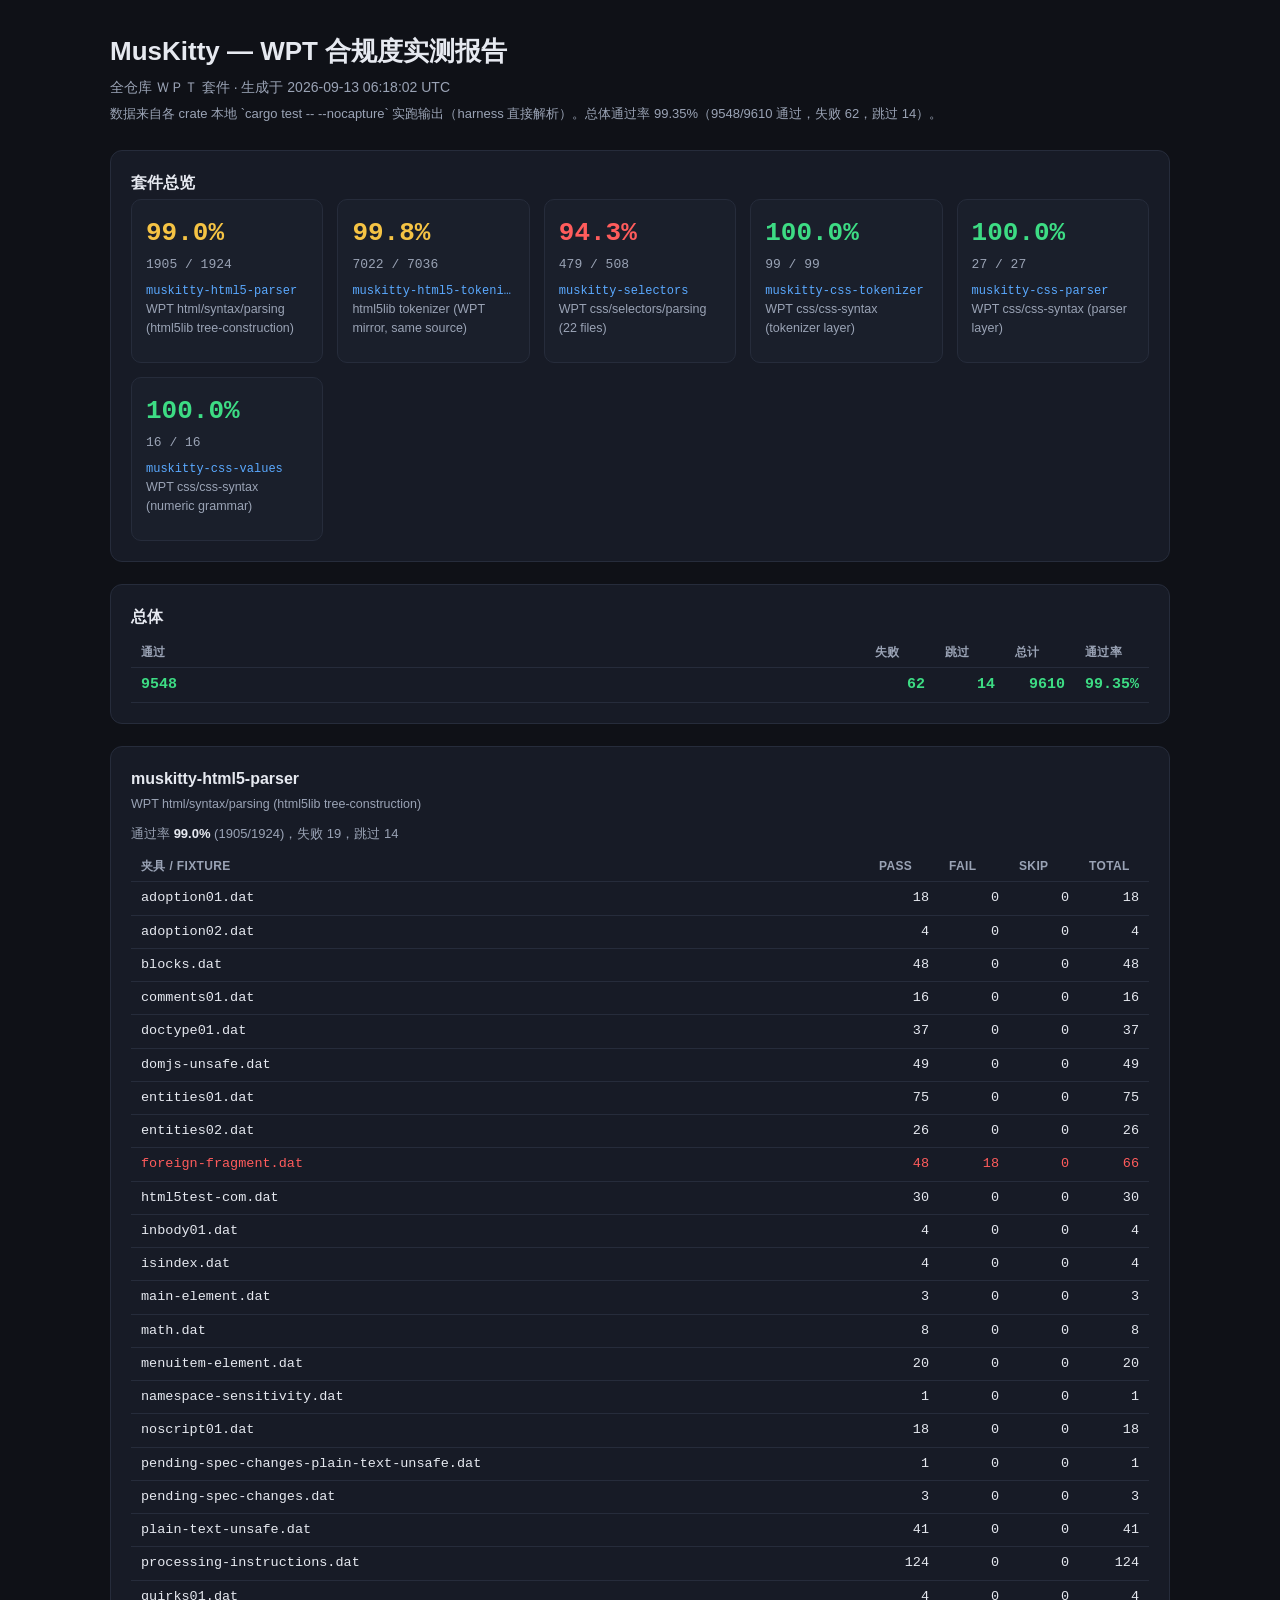
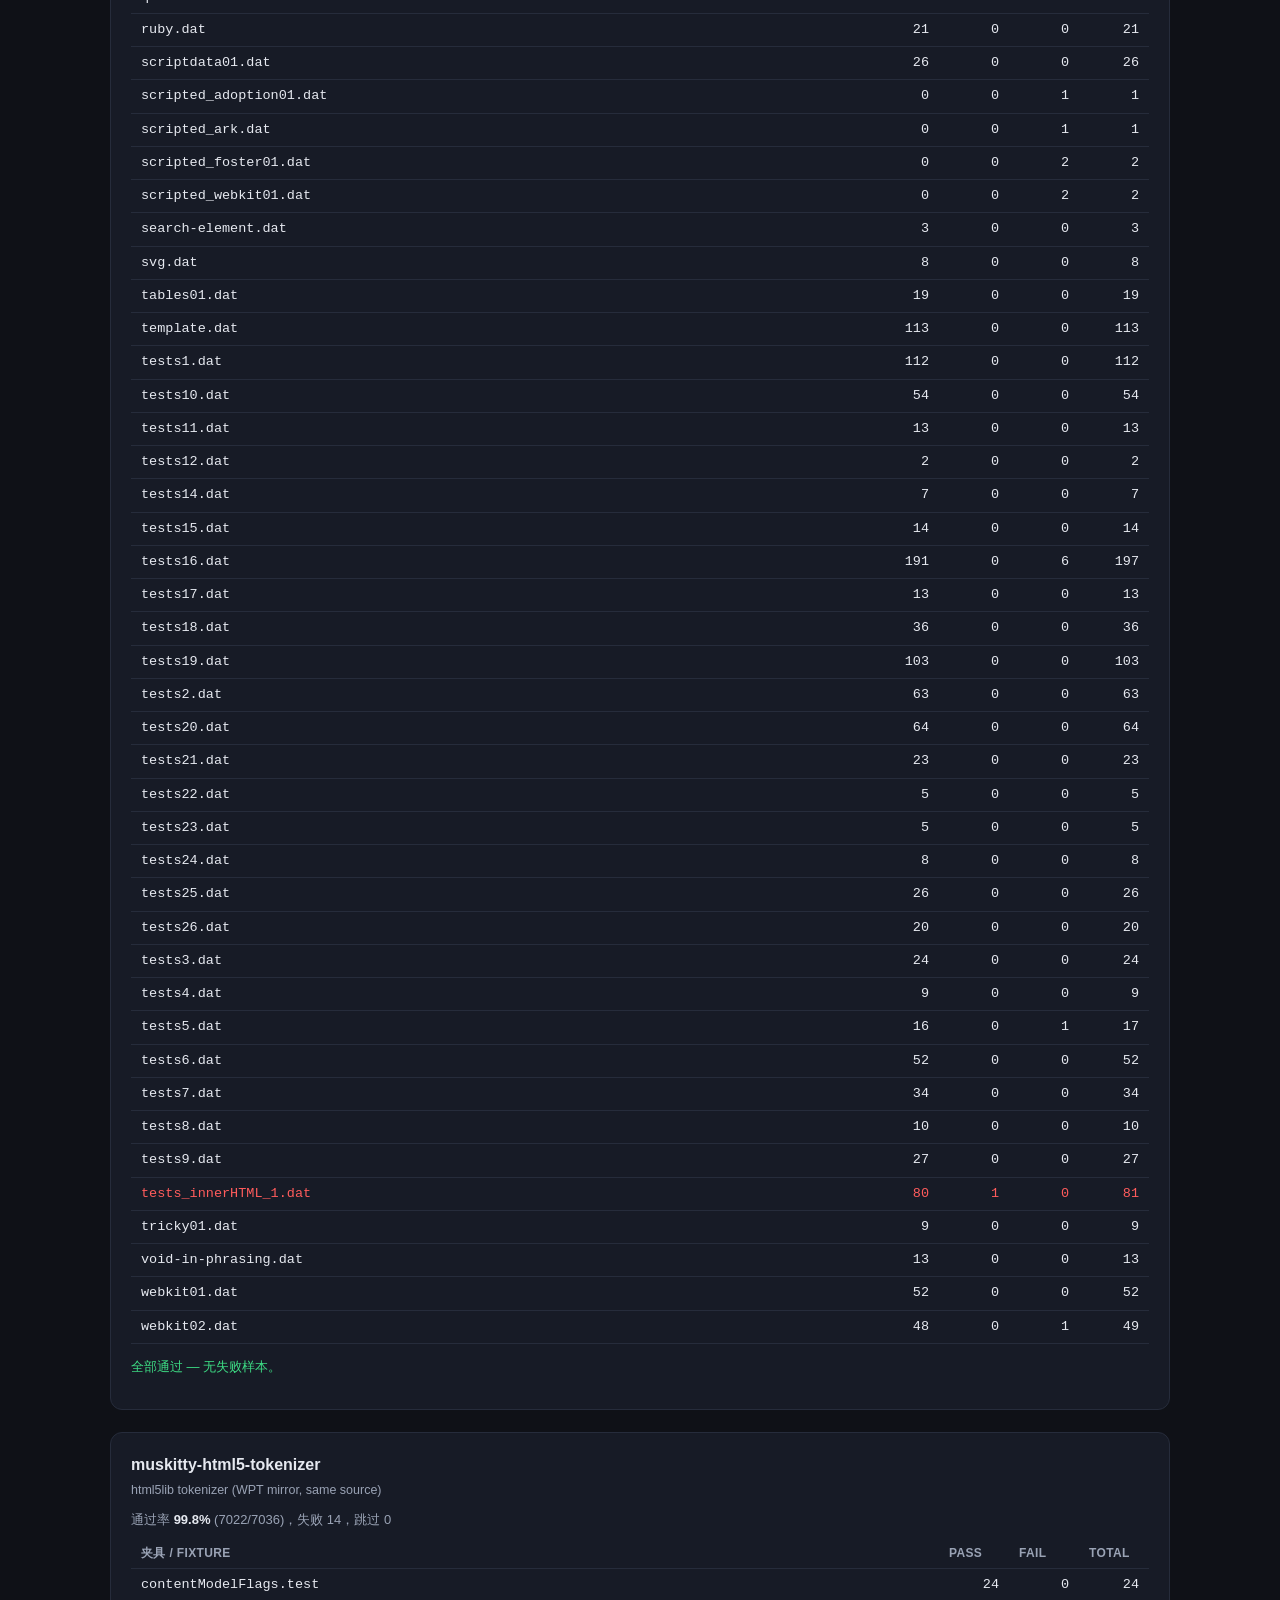
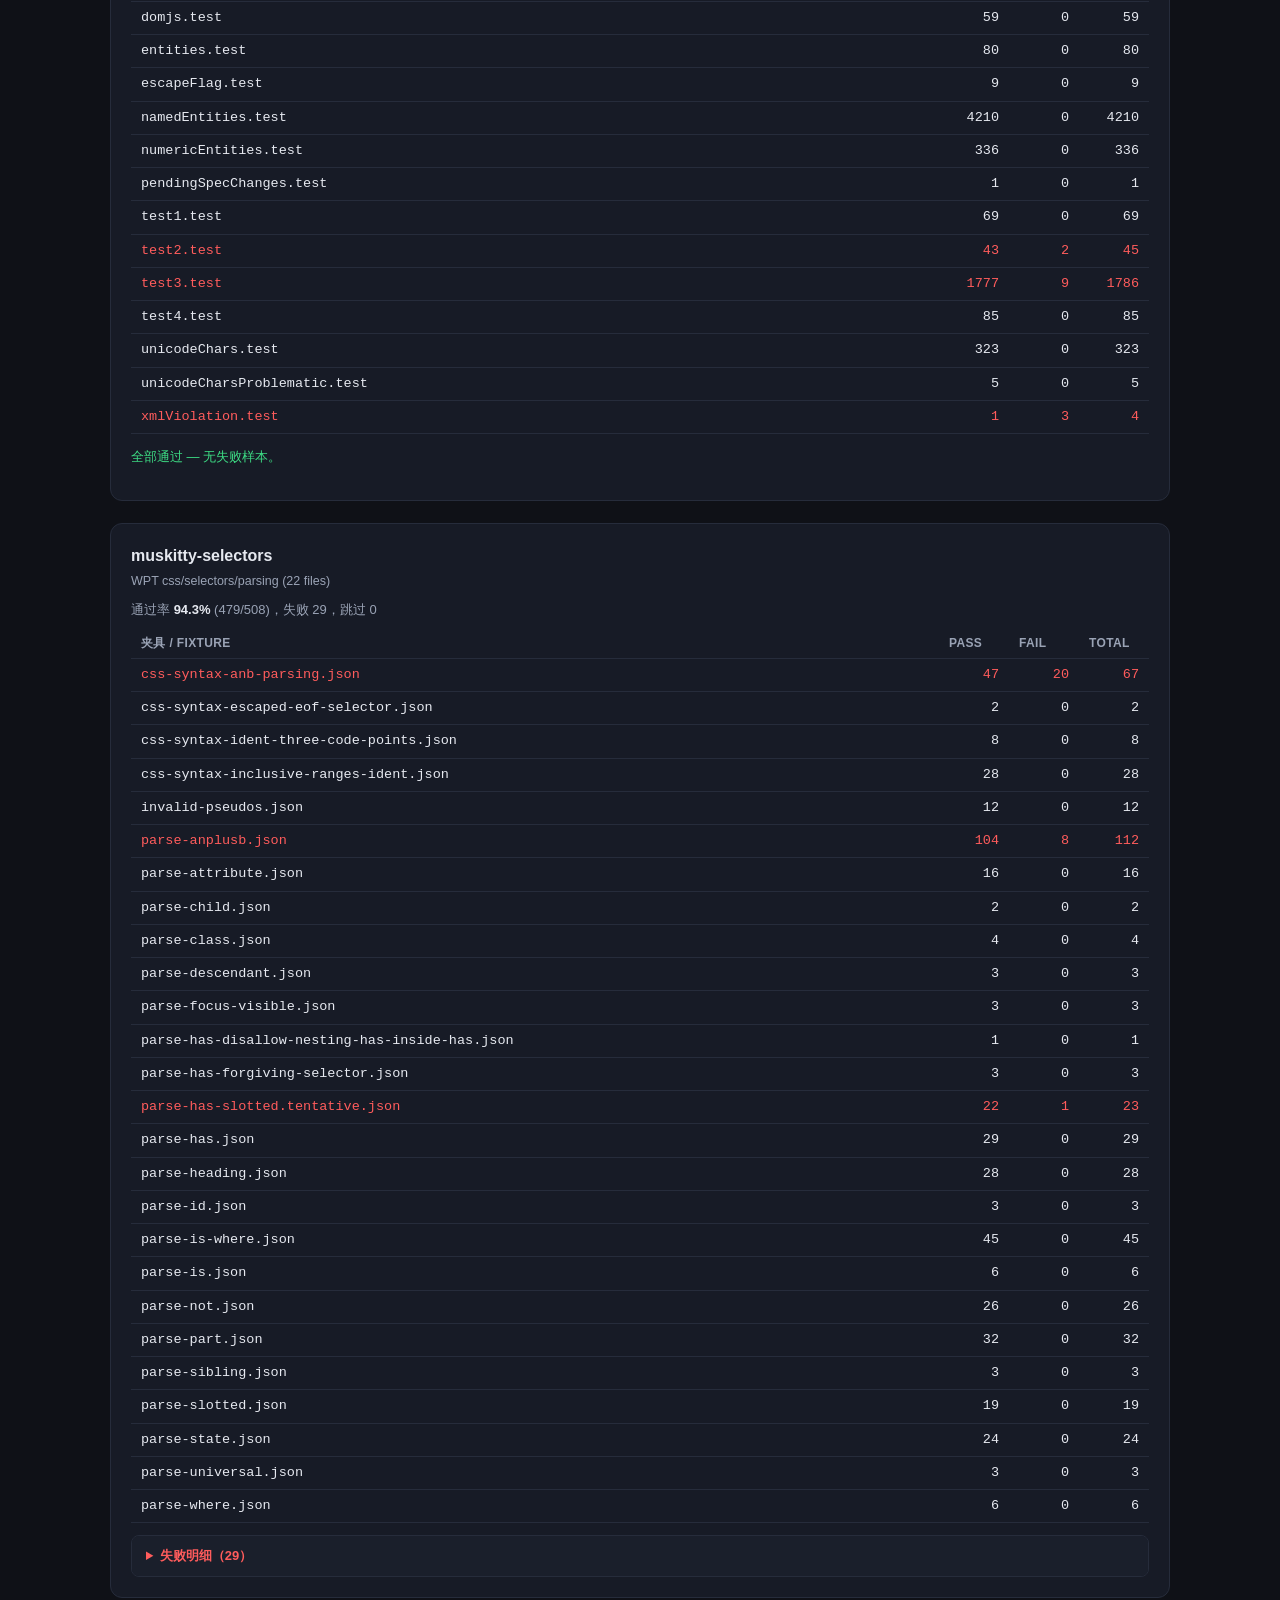
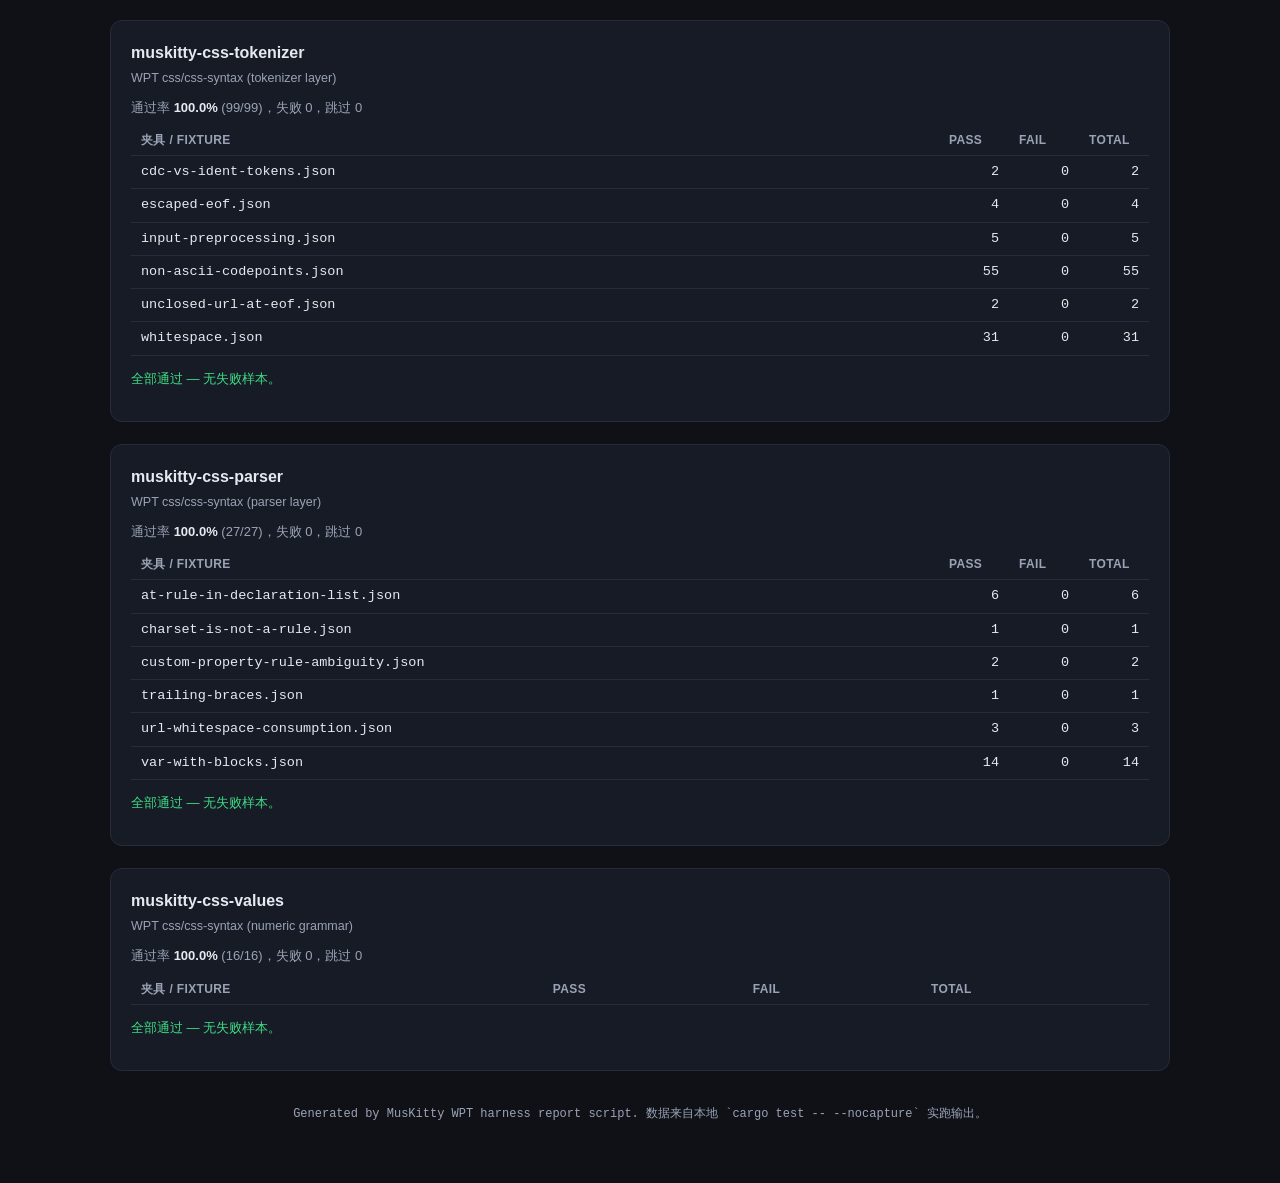
==== index.html @ 245a3c4c "[gh-pages] publish MusKitty WPT compliance test report (2026-09-13) Full-repo WPT run: overall 99.35" ====
<!DOCTYPE html><html lang='zh-CN'><head><meta charset='utf-8'><meta name='viewport' content='width=device-width,initial-scale=1'><title>MusKitty WPT 合规度实测报告</title><style>
:root{--bg:#0f1117;--panel:#171b26;--line:#262c3b;--txt:#e6e9f0;--mut:#9aa3b5;
--green:#3ddc84;--amber:#f5c344;--red:#ff5c5c;--blue:#5aa9ff;--mono:ui-monospace,SFMono-Regular,Menlo,Consolas,monospace;}
*{box-sizing:border-box}body{margin:0;background:var(--bg);color:var(--txt);
font-family:-apple-system,BlinkMacSystemFont,"Segoe UI",Roboto,"PingFang SC","Microsoft YaHei",sans-serif;line-height:1.5}
.wrap{max-width:1100px;margin:0 auto;padding:32px 20px 60px}
h1{font-size:26px;margin:0 0 6px}h1 small{display:block;color:var(--mut);font-weight:400;font-size:14px;margin-top:6px}
.legend{color:var(--mut);font-size:13px;margin:6px 0 26px}
.sec{background:var(--panel);border:1px solid var(--line);border-radius:12px;padding:20px;margin:22px 0}
.sec h2{margin:0 0 4px;font-size:16px}.clabel{color:var(--mut);font-size:12.5px;margin:0 0 10px}
.cards{display:grid;grid-template-columns:repeat(auto-fit,minmax(180px,1fr));gap:14px}
.card{border:1px solid var(--line);border-radius:10px;padding:14px;background:#1a1f2b}
.card .rate{font-size:26px;font-weight:700;font-family:var(--mono)}
.card .counts{font-family:var(--mono);font-size:13px;color:var(--mut);margin:2px 0 8px}
.card .crate{font-family:var(--mono);font-size:12px;color:var(--blue);white-space:nowrap;overflow:hidden;text-overflow:ellipsis}
.card.green .rate{color:var(--green)}.card.amber .rate{color:var(--amber)}.card.red .rate{color:var(--red)}
table{width:100%;border-collapse:collapse;font-size:13.5px;margin-top:8px}
th,td{padding:6px 10px;text-align:left;border-bottom:1px solid var(--line)}
th{color:var(--mut);font-weight:600;font-size:12px;text-transform:uppercase;letter-spacing:.03em}
td{font-family:var(--mono)}td:not(:first-child){text-align:right;width:70px}
tr.fail td{color:var(--red)}tbody tr.total td{color:var(--green);font-weight:700;font-size:15px}
.suite-meta{color:var(--mut);font-size:13px;margin:4px 0 2px}.suite-meta b{color:var(--txt)}
details.fails{margin-top:12px;border:1px solid var(--line);border-radius:8px;overflow:hidden}
details.fails summary{cursor:pointer;padding:10px 14px;background:#1a1f2b;color:var(--red);font-weight:600;font-size:13px}
pre.pre{background:#0b0e14;border-top:1px solid var(--line);margin:0;padding:14px;font-family:var(--mono);font-size:12px;overflow:auto;color:#cdd3df;white-space:pre-wrap;word-break:break-word}
p.ok{color:var(--green);font-size:13px}
footer{color:var(--mut);font-size:12px;text-align:center;margin-top:34px;font-family:var(--mono)}
</style></head><body><div class="wrap">
<h1>MusKitty — WPT 合规度实测报告 <small>全仓库 ＷＰＴ 套件 · 生成于 2026-09-13 06:18:02 UTC</small></h1>
<div class="legend">数据来自各 crate 本地 `cargo test -- --nocapture` 实跑输出（harness 直接解析）。总体通过率 99.35%（9548/9610 通过，失败 62，跳过 14）。</div>
<section class="sec"><h2>套件总览</h2><div class="cards"><div class="card amber"><div class="rate">99.0%</div><div class="counts">1905 / 1924</div><div class="crate">muskitty-html5-parser</div><div class="clabel">WPT html/syntax/parsing (html5lib tree-construction)</div></div><div class="card amber"><div class="rate">99.8%</div><div class="counts">7022 / 7036</div><div class="crate">muskitty-html5-tokenizer</div><div class="clabel">html5lib tokenizer (WPT mirror, same source)</div></div><div class="card red"><div class="rate">94.3%</div><div class="counts">479 / 508</div><div class="crate">muskitty-selectors</div><div class="clabel">WPT css/selectors/parsing (22 files)</div></div><div class="card green"><div class="rate">100.0%</div><div class="counts">99 / 99</div><div class="crate">muskitty-css-tokenizer</div><div class="clabel">WPT css/css-syntax (tokenizer layer)</div></div><div class="card green"><div class="rate">100.0%</div><div class="counts">27 / 27</div><div class="crate">muskitty-css-parser</div><div class="clabel">WPT css/css-syntax (parser layer)</div></div><div class="card green"><div class="rate">100.0%</div><div class="counts">16 / 16</div><div class="crate">muskitty-css-values</div><div class="clabel">WPT css/css-syntax (numeric grammar)</div></div></div></section><section class="sec"><h2>总体</h2><table><thead><tr><th>通过</th><th>失败</th><th>跳过</th><th>总计</th><th>通过率</th></tr></thead><tbody><tr class="total"><td>9548</td><td>62</td><td>14</td><td>9610</td><td>99.35%</td></tr></tbody></table></section><section class="sec"><h2>muskitty-html5-parser</h2><p class="clabel">WPT html/syntax/parsing (html5lib tree-construction)</p><div class="suite-meta">通过率 <b>99.0%</b> (1905/1924)，失败 19，跳过 14</div><table><thead><tr><th>夹具 / fixture</th><th>pass</th><th>fail</th><th>skip</th><th>total</th></tr></thead><tbody><tr><td>adoption01.dat</td><td>18</td><td>0</td><td>0</td><td>18</td></tr><tr><td>adoption02.dat</td><td>4</td><td>0</td><td>0</td><td>4</td></tr><tr><td>blocks.dat</td><td>48</td><td>0</td><td>0</td><td>48</td></tr><tr><td>comments01.dat</td><td>16</td><td>0</td><td>0</td><td>16</td></tr><tr><td>doctype01.dat</td><td>37</td><td>0</td><td>0</td><td>37</td></tr><tr><td>domjs-unsafe.dat</td><td>49</td><td>0</td><td>0</td><td>49</td></tr><tr><td>entities01.dat</td><td>75</td><td>0</td><td>0</td><td>75</td></tr><tr><td>entities02.dat</td><td>26</td><td>0</td><td>0</td><td>26</td></tr><tr class='fail'><td>foreign-fragment.dat</td><td>48</td><td>18</td><td>0</td><td>66</td></tr><tr><td>html5test-com.dat</td><td>30</td><td>0</td><td>0</td><td>30</td></tr><tr><td>inbody01.dat</td><td>4</td><td>0</td><td>0</td><td>4</td></tr><tr><td>isindex.dat</td><td>4</td><td>0</td><td>0</td><td>4</td></tr><tr><td>main-element.dat</td><td>3</td><td>0</td><td>0</td><td>3</td></tr><tr><td>math.dat</td><td>8</td><td>0</td><td>0</td><td>8</td></tr><tr><td>menuitem-element.dat</td><td>20</td><td>0</td><td>0</td><td>20</td></tr><tr><td>namespace-sensitivity.dat</td><td>1</td><td>0</td><td>0</td><td>1</td></tr><tr><td>noscript01.dat</td><td>18</td><td>0</td><td>0</td><td>18</td></tr><tr><td>pending-spec-changes-plain-text-unsafe.dat</td><td>1</td><td>0</td><td>0</td><td>1</td></tr><tr><td>pending-spec-changes.dat</td><td>3</td><td>0</td><td>0</td><td>3</td></tr><tr><td>plain-text-unsafe.dat</td><td>41</td><td>0</td><td>0</td><td>41</td></tr><tr><td>processing-instructions.dat</td><td>124</td><td>0</td><td>0</td><td>124</td></tr><tr><td>quirks01.dat</td><td>4</td><td>0</td><td>0</td><td>4</td></tr><tr><td>ruby.dat</td><td>21</td><td>0</td><td>0</td><td>21</td></tr><tr><td>scriptdata01.dat</td><td>26</td><td>0</td><td>0</td><td>26</td></tr><tr><td>scripted_adoption01.dat</td><td>0</td><td>0</td><td>1</td><td>1</td></tr><tr><td>scripted_ark.dat</td><td>0</td><td>0</td><td>1</td><td>1</td></tr><tr><td>scripted_foster01.dat</td><td>0</td><td>0</td><td>2</td><td>2</td></tr><tr><td>scripted_webkit01.dat</td><td>0</td><td>0</td><td>2</td><td>2</td></tr><tr><td>search-element.dat</td><td>3</td><td>0</td><td>0</td><td>3</td></tr><tr><td>svg.dat</td><td>8</td><td>0</td><td>0</td><td>8</td></tr><tr><td>tables01.dat</td><td>19</td><td>0</td><td>0</td><td>19</td></tr><tr><td>template.dat</td><td>113</td><td>0</td><td>0</td><td>113</td></tr><tr><td>tests1.dat</td><td>112</td><td>0</td><td>0</td><td>112</td></tr><tr><td>tests10.dat</td><td>54</td><td>0</td><td>0</td><td>54</td></tr><tr><td>tests11.dat</td><td>13</td><td>0</td><td>0</td><td>13</td></tr><tr><td>tests12.dat</td><td>2</td><td>0</td><td>0</td><td>2</td></tr><tr><td>tests14.dat</td><td>7</td><td>0</td><td>0</td><td>7</td></tr><tr><td>tests15.dat</td><td>14</td><td>0</td><td>0</td><td>14</td></tr><tr><td>tests16.dat</td><td>191</td><td>0</td><td>6</td><td>197</td></tr><tr><td>tests17.dat</td><td>13</td><td>0</td><td>0</td><td>13</td></tr><tr><td>tests18.dat</td><td>36</td><td>0</td><td>0</td><td>36</td></tr><tr><td>tests19.dat</td><td>103</td><td>0</td><td>0</td><td>103</td></tr><tr><td>tests2.dat</td><td>63</td><td>0</td><td>0</td><td>63</td></tr><tr><td>tests20.dat</td><td>64</td><td>0</td><td>0</td><td>64</td></tr><tr><td>tests21.dat</td><td>23</td><td>0</td><td>0</td><td>23</td></tr><tr><td>tests22.dat</td><td>5</td><td>0</td><td>0</td><td>5</td></tr><tr><td>tests23.dat</td><td>5</td><td>0</td><td>0</td><td>5</td></tr><tr><td>tests24.dat</td><td>8</td><td>0</td><td>0</td><td>8</td></tr><tr><td>tests25.dat</td><td>26</td><td>0</td><td>0</td><td>26</td></tr><tr><td>tests26.dat</td><td>20</td><td>0</td><td>0</td><td>20</td></tr><tr><td>tests3.dat</td><td>24</td><td>0</td><td>0</td><td>24</td></tr><tr><td>tests4.dat</td><td>9</td><td>0</td><td>0</td><td>9</td></tr><tr><td>tests5.dat</td><td>16</td><td>0</td><td>1</td><td>17</td></tr><tr><td>tests6.dat</td><td>52</td><td>0</td><td>0</td><td>52</td></tr><tr><td>tests7.dat</td><td>34</td><td>0</td><td>0</td><td>34</td></tr><tr><td>tests8.dat</td><td>10</td><td>0</td><td>0</td><td>10</td></tr><tr><td>tests9.dat</td><td>27</td><td>0</td><td>0</td><td>27</td></tr><tr class='fail'><td>tests_innerHTML_1.dat</td><td>80</td><td>1</td><td>0</td><td>81</td></tr><tr><td>tricky01.dat</td><td>9</td><td>0</td><td>0</td><td>9</td></tr><tr><td>void-in-phrasing.dat</td><td>13</td><td>0</td><td>0</td><td>13</td></tr><tr><td>webkit01.dat</td><td>52</td><td>0</td><td>0</td><td>52</td></tr><tr><td>webkit02.dat</td><td>48</td><td>0</td><td>1</td><td>49</td></tr></tbody></table><p class="ok">全部通过 — 无失败样本。</p></section><section class="sec"><h2>muskitty-html5-tokenizer</h2><p class="clabel">html5lib tokenizer (WPT mirror, same source)</p><div class="suite-meta">通过率 <b>99.8%</b> (7022/7036)，失败 14，跳过 0</div><table><thead><tr><th>夹具 / fixture</th><th>pass</th><th>fail</th><th>total</th></tr></thead><tbody><tr><td>contentModelFlags.test</td><td>24</td><td>0</td><td>24</td></tr><tr><td>domjs.test</td><td>59</td><td>0</td><td>59</td></tr><tr><td>entities.test</td><td>80</td><td>0</td><td>80</td></tr><tr><td>escapeFlag.test</td><td>9</td><td>0</td><td>9</td></tr><tr><td>namedEntities.test</td><td>4210</td><td>0</td><td>4210</td></tr><tr><td>numericEntities.test</td><td>336</td><td>0</td><td>336</td></tr><tr><td>pendingSpecChanges.test</td><td>1</td><td>0</td><td>1</td></tr><tr><td>test1.test</td><td>69</td><td>0</td><td>69</td></tr><tr class='fail'><td>test2.test</td><td>43</td><td>2</td><td>45</td></tr><tr class='fail'><td>test3.test</td><td>1777</td><td>9</td><td>1786</td></tr><tr><td>test4.test</td><td>85</td><td>0</td><td>85</td></tr><tr><td>unicodeChars.test</td><td>323</td><td>0</td><td>323</td></tr><tr><td>unicodeCharsProblematic.test</td><td>5</td><td>0</td><td>5</td></tr><tr class='fail'><td>xmlViolation.test</td><td>1</td><td>3</td><td>4</td></tr></tbody></table><p class="ok">全部通过 — 无失败样本。</p></section><section class="sec"><h2>muskitty-selectors</h2><p class="clabel">WPT css/selectors/parsing (22 files)</p><div class="suite-meta">通过率 <b>94.3%</b> (479/508)，失败 29，跳过 0</div><table><thead><tr><th>夹具 / fixture</th><th>pass</th><th>fail</th><th>total</th></tr></thead><tbody><tr class='fail'><td>css-syntax-anb-parsing.json</td><td>47</td><td>20</td><td>67</td></tr><tr><td>css-syntax-escaped-eof-selector.json</td><td>2</td><td>0</td><td>2</td></tr><tr><td>css-syntax-ident-three-code-points.json</td><td>8</td><td>0</td><td>8</td></tr><tr><td>css-syntax-inclusive-ranges-ident.json</td><td>28</td><td>0</td><td>28</td></tr><tr><td>invalid-pseudos.json</td><td>12</td><td>0</td><td>12</td></tr><tr class='fail'><td>parse-anplusb.json</td><td>104</td><td>8</td><td>112</td></tr><tr><td>parse-attribute.json</td><td>16</td><td>0</td><td>16</td></tr><tr><td>parse-child.json</td><td>2</td><td>0</td><td>2</td></tr><tr><td>parse-class.json</td><td>4</td><td>0</td><td>4</td></tr><tr><td>parse-descendant.json</td><td>3</td><td>0</td><td>3</td></tr><tr><td>parse-focus-visible.json</td><td>3</td><td>0</td><td>3</td></tr><tr><td>parse-has-disallow-nesting-has-inside-has.json</td><td>1</td><td>0</td><td>1</td></tr><tr><td>parse-has-forgiving-selector.json</td><td>3</td><td>0</td><td>3</td></tr><tr class='fail'><td>parse-has-slotted.tentative.json</td><td>22</td><td>1</td><td>23</td></tr><tr><td>parse-has.json</td><td>29</td><td>0</td><td>29</td></tr><tr><td>parse-heading.json</td><td>28</td><td>0</td><td>28</td></tr><tr><td>parse-id.json</td><td>3</td><td>0</td><td>3</td></tr><tr><td>parse-is-where.json</td><td>45</td><td>0</td><td>45</td></tr><tr><td>parse-is.json</td><td>6</td><td>0</td><td>6</td></tr><tr><td>parse-not.json</td><td>26</td><td>0</td><td>26</td></tr><tr><td>parse-part.json</td><td>32</td><td>0</td><td>32</td></tr><tr><td>parse-sibling.json</td><td>3</td><td>0</td><td>3</td></tr><tr><td>parse-slotted.json</td><td>19</td><td>0</td><td>19</td></tr><tr><td>parse-state.json</td><td>24</td><td>0</td><td>24</td></tr><tr><td>parse-universal.json</td><td>3</td><td>0</td><td>3</td></tr><tr><td>parse-where.json</td><td>6</td><td>0</td><td>6</td></tr></tbody></table><details class="fails"><summary>失败明细（29）</summary><pre class="pre">[css/css-syntax/anb-parsing.html] &quot;:nth-child(n 5)&quot; (invalid)  expected invalid, but parsed

[css/css-syntax/anb-parsing.html] &quot;:nth-child(-n 5)&quot; (invalid)  expected invalid, but parsed

[css/css-syntax/anb-parsing.html] &quot;:nth-child(5n- -5)&quot; (invalid)  expected invalid, but parsed

[css/css-syntax/anb-parsing.html] &quot;:nth-child(5n- +5)&quot; (invalid)  expected invalid, but parsed

[css/css-syntax/anb-parsing.html] &quot;:nth-child(n- +5)&quot; (invalid)  expected invalid, but parsed

[css/css-syntax/anb-parsing.html] &quot;:nth-child(n- -5)&quot; (invalid)  expected invalid, but parsed

[css/css-syntax/anb-parsing.html] &quot;:nth-child(-n- +5)&quot; (invalid)  expected invalid, but parsed

[css/css-syntax/anb-parsing.html] &quot;:nth-child(-n- -5)&quot; (invalid)  expected invalid, but parsed

[css/css-syntax/anb-parsing.html] &quot;:nth-child(5n + +5)&quot; (invalid)  expected invalid, but parsed

[css/css-syntax/anb-parsing.html] &quot;:nth-child(5n + -5)&quot; (invalid)  expected invalid, but parsed

[css/css-syntax/anb-parsing.html] &quot;:nth-child(5n - +5)&quot; (invalid)  expected invalid, but parsed

[css/css-syntax/anb-parsing.html] &quot;:nth-child(5n - -5)&quot; (invalid)  expected invalid, but parsed

[css/css-syntax/anb-parsing.html] &quot;:nth-child(+n + +5)&quot; (invalid)  expected invalid, but parsed

[css/css-syntax/anb-parsing.html] &quot;:nth-child(+n + -5)&quot; (invalid)  expected invalid, but parsed

[css/css-syntax/anb-parsing.html] &quot;:nth-child(+n - +5)&quot; (invalid)  expected invalid, but parsed

[css/css-syntax/anb-parsing.html] &quot;:nth-child(+n - -5)&quot; (invalid)  expected invalid, but parsed

[css/css-syntax/anb-parsing.html] &quot;:nth-child(-n + +5)&quot; (invalid)  expected invalid, but parsed

[css/css-syntax/anb-parsing.html] &quot;:nth-child(-n + -5)&quot; (invalid)  expected invalid, but parsed

[css/css-syntax/anb-parsing.html] &quot;:nth-child(-n - +5)&quot; (invalid)  expected invalid, but parsed

[css/css-syntax/anb-parsing.html] &quot;:nth-child(-n - -5)&quot; (invalid)  expected invalid, but parsed

[parse-anplusb.html] &quot;:nth-child(n-+1)&quot; (invalid)  expected invalid, but parsed

[parse-anplusb.html] &quot;:nth-child(-n-+1)&quot; (invalid)  expected invalid, but parsed

[parse-anplusb.html] &quot;:nth-last-child(n-+1)&quot; (invalid)  expected invalid, but parsed

[parse-anplusb.html] &quot;:nth-last-child(-n-+1)&quot; (invalid)  expected invalid, but parsed

[parse-anplusb.html] &quot;:nth-of-type(n-+1)&quot; (invalid)  expected invalid, but parsed

[parse-anplusb.html] &quot;:nth-of-type(-n-+1)&quot; (invalid)  expected invalid, but parsed

[parse-anplusb.html] &quot;:nth-last-of-type(n-+1)&quot; (invalid)  expected invalid, but parsed

[parse-anplusb.html] &quot;:nth-last-of-type(-n-+1)&quot; (invalid)  expected invalid, but parsed

[parse-has-slotted.tentative.html] &quot;:has-slotted(div + div)&quot; (valid)  expected valid, got error: UnexpectedToken(&quot;expected &#x27;)&#x27; to close :has-slotted(...), got Delim(&#x27;+&#x27;)&quot;)</pre></details></section><section class="sec"><h2>muskitty-css-tokenizer</h2><p class="clabel">WPT css/css-syntax (tokenizer layer)</p><div class="suite-meta">通过率 <b>100.0%</b> (99/99)，失败 0，跳过 0</div><table><thead><tr><th>夹具 / fixture</th><th>pass</th><th>fail</th><th>total</th></tr></thead><tbody><tr><td>cdc-vs-ident-tokens.json</td><td>2</td><td>0</td><td>2</td></tr><tr><td>escaped-eof.json</td><td>4</td><td>0</td><td>4</td></tr><tr><td>input-preprocessing.json</td><td>5</td><td>0</td><td>5</td></tr><tr><td>non-ascii-codepoints.json</td><td>55</td><td>0</td><td>55</td></tr><tr><td>unclosed-url-at-eof.json</td><td>2</td><td>0</td><td>2</td></tr><tr><td>whitespace.json</td><td>31</td><td>0</td><td>31</td></tr></tbody></table><p class="ok">全部通过 — 无失败样本。</p></section><section class="sec"><h2>muskitty-css-parser</h2><p class="clabel">WPT css/css-syntax (parser layer)</p><div class="suite-meta">通过率 <b>100.0%</b> (27/27)，失败 0，跳过 0</div><table><thead><tr><th>夹具 / fixture</th><th>pass</th><th>fail</th><th>total</th></tr></thead><tbody><tr><td>at-rule-in-declaration-list.json</td><td>6</td><td>0</td><td>6</td></tr><tr><td>charset-is-not-a-rule.json</td><td>1</td><td>0</td><td>1</td></tr><tr><td>custom-property-rule-ambiguity.json</td><td>2</td><td>0</td><td>2</td></tr><tr><td>trailing-braces.json</td><td>1</td><td>0</td><td>1</td></tr><tr><td>url-whitespace-consumption.json</td><td>3</td><td>0</td><td>3</td></tr><tr><td>var-with-blocks.json</td><td>14</td><td>0</td><td>14</td></tr></tbody></table><p class="ok">全部通过 — 无失败样本。</p></section><section class="sec"><h2>muskitty-css-values</h2><p class="clabel">WPT css/css-syntax (numeric grammar)</p><div class="suite-meta">通过率 <b>100.0%</b> (16/16)，失败 0，跳过 0</div><table><thead><tr><th>夹具 / fixture</th><th>pass</th><th>fail</th><th>total</th></tr></thead><tbody></tbody></table><p class="ok">全部通过 — 无失败样本。</p></section><footer>Generated by MusKitty WPT harness report script. 数据来自本地 `cargo test -- --nocapture` 实跑输出。</footer></body></html>
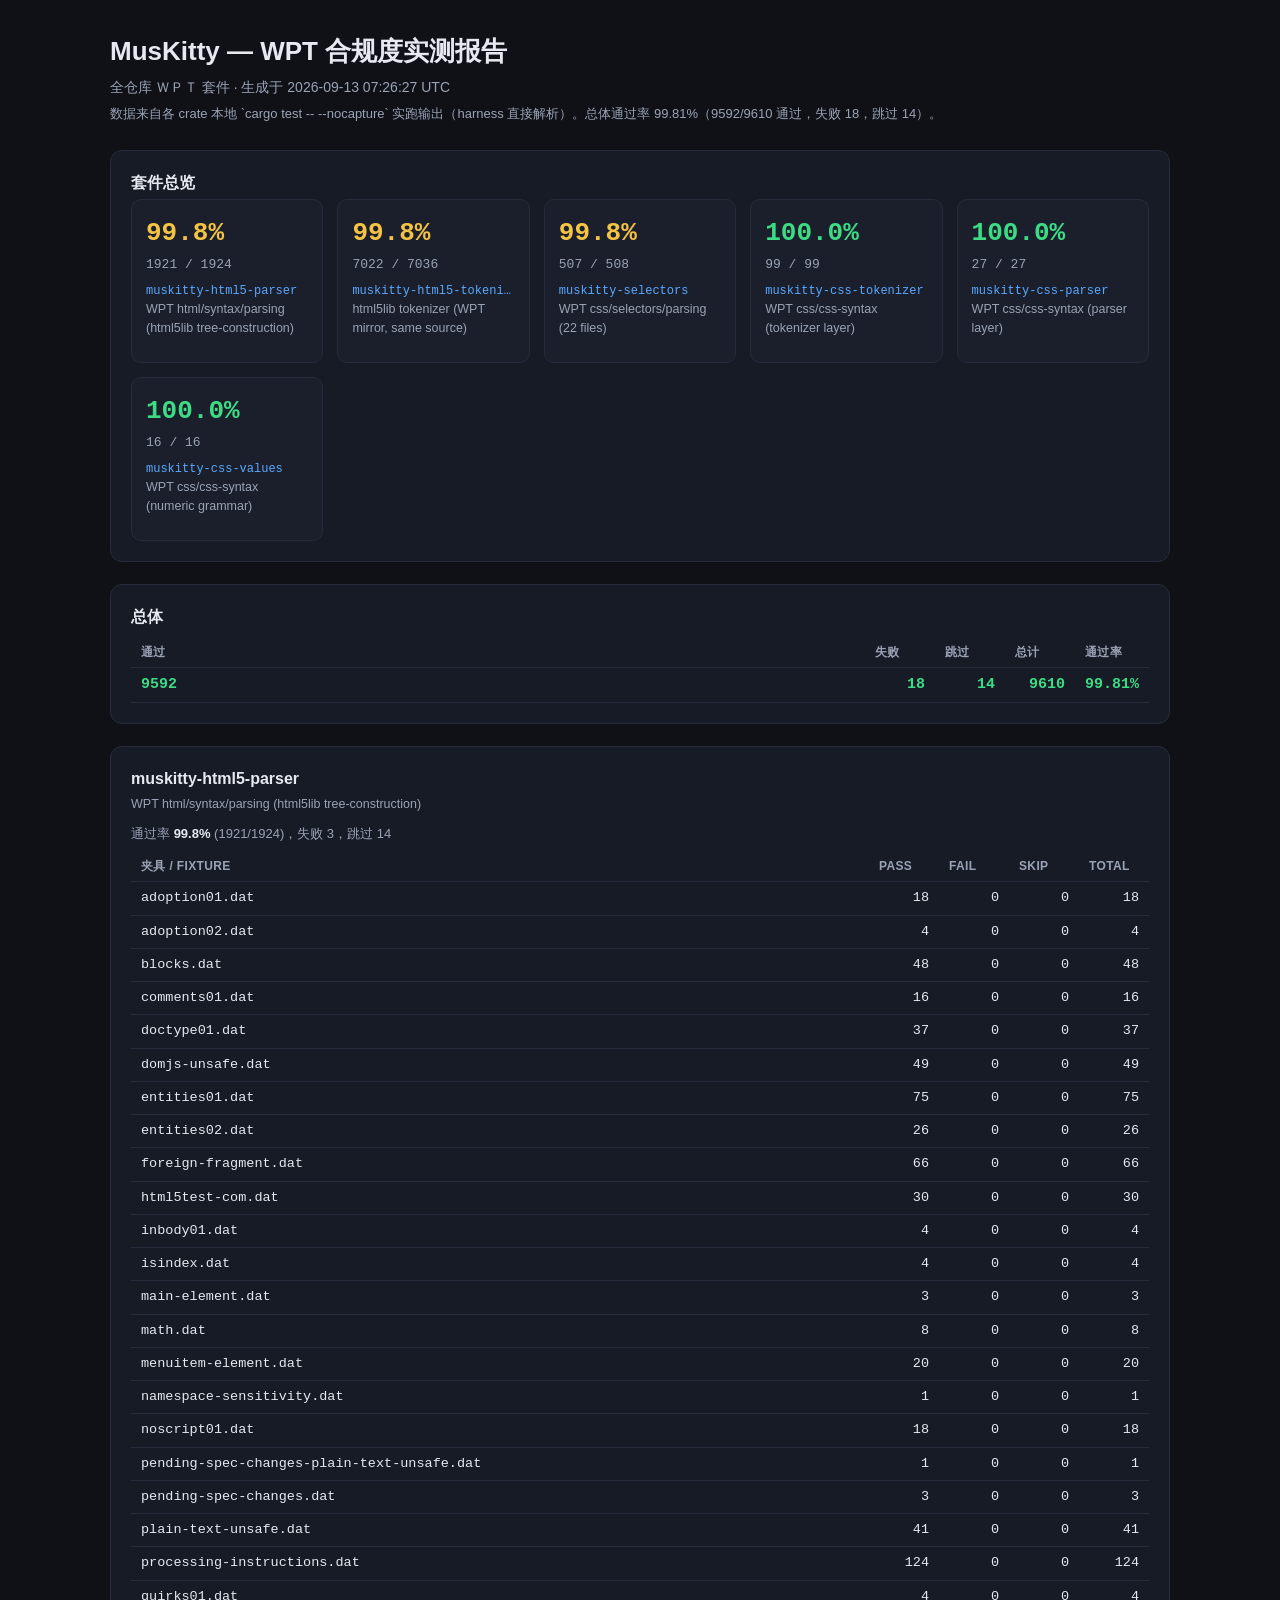
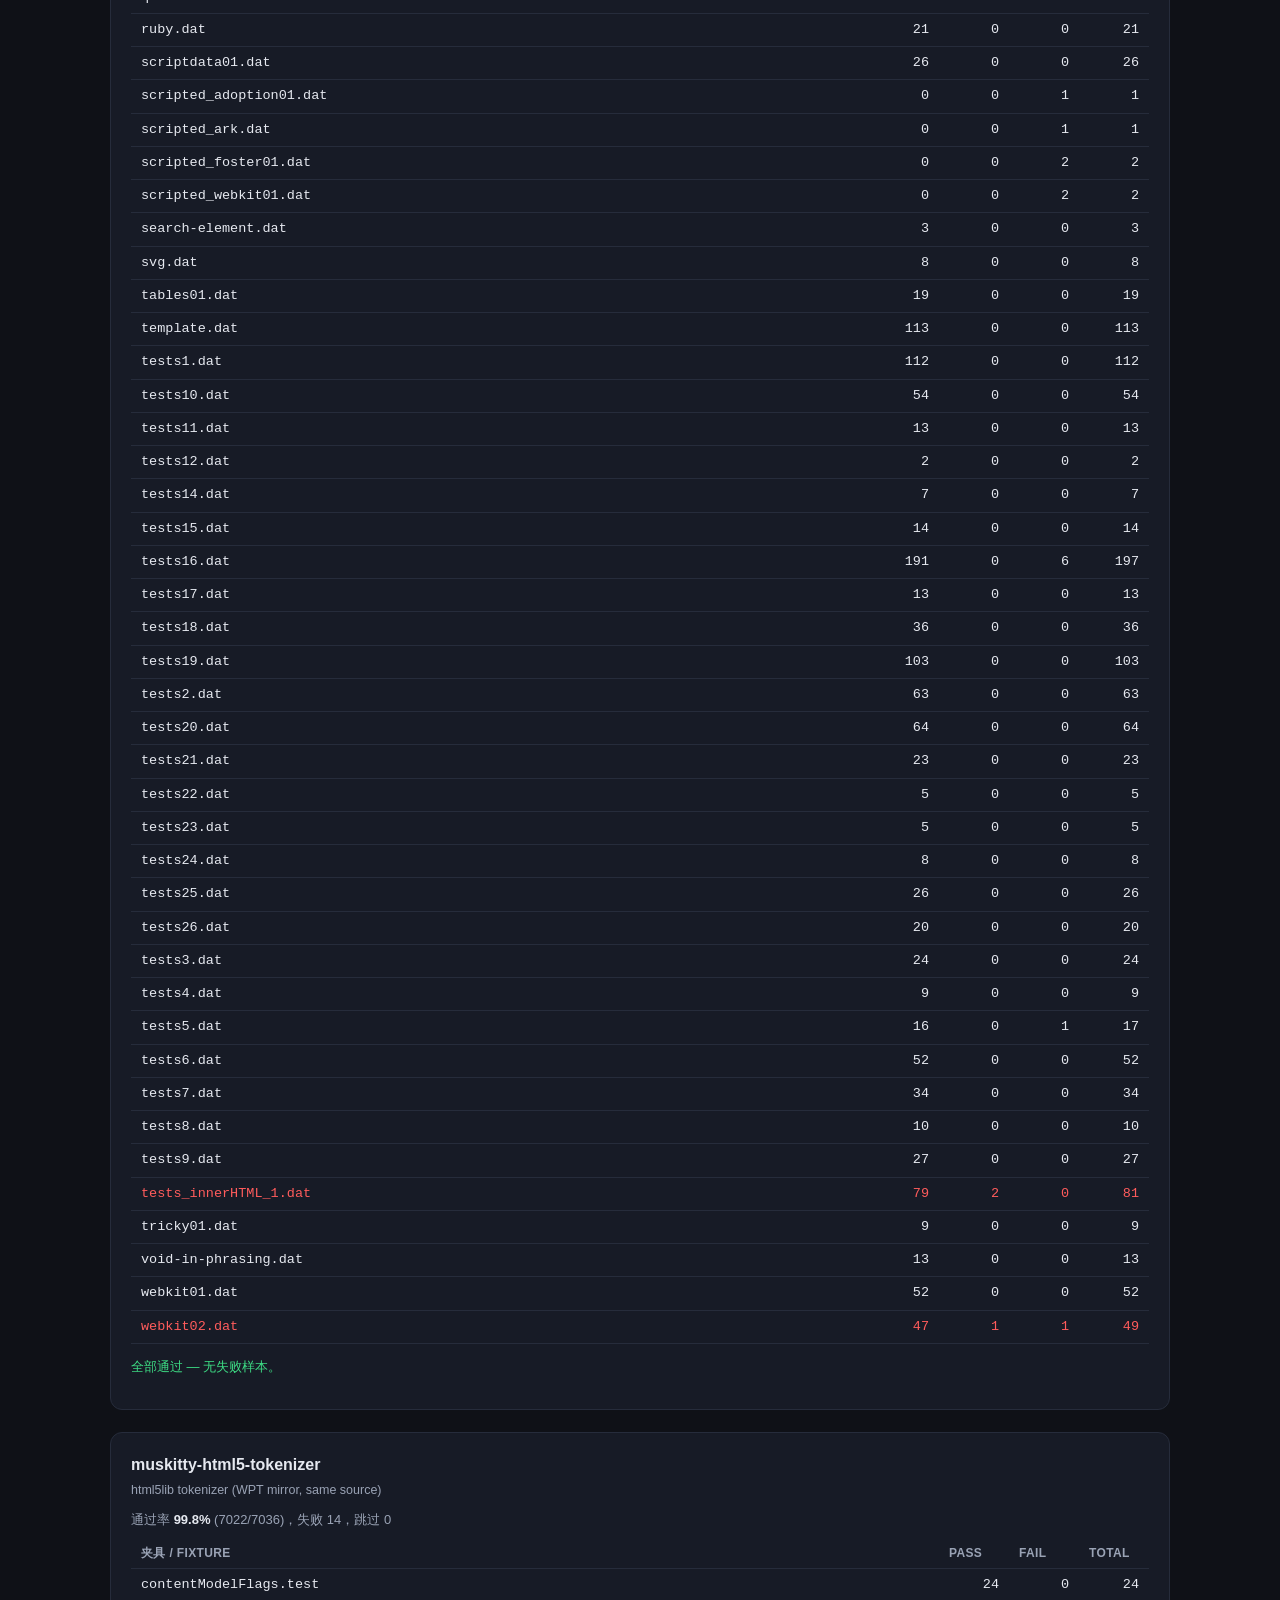
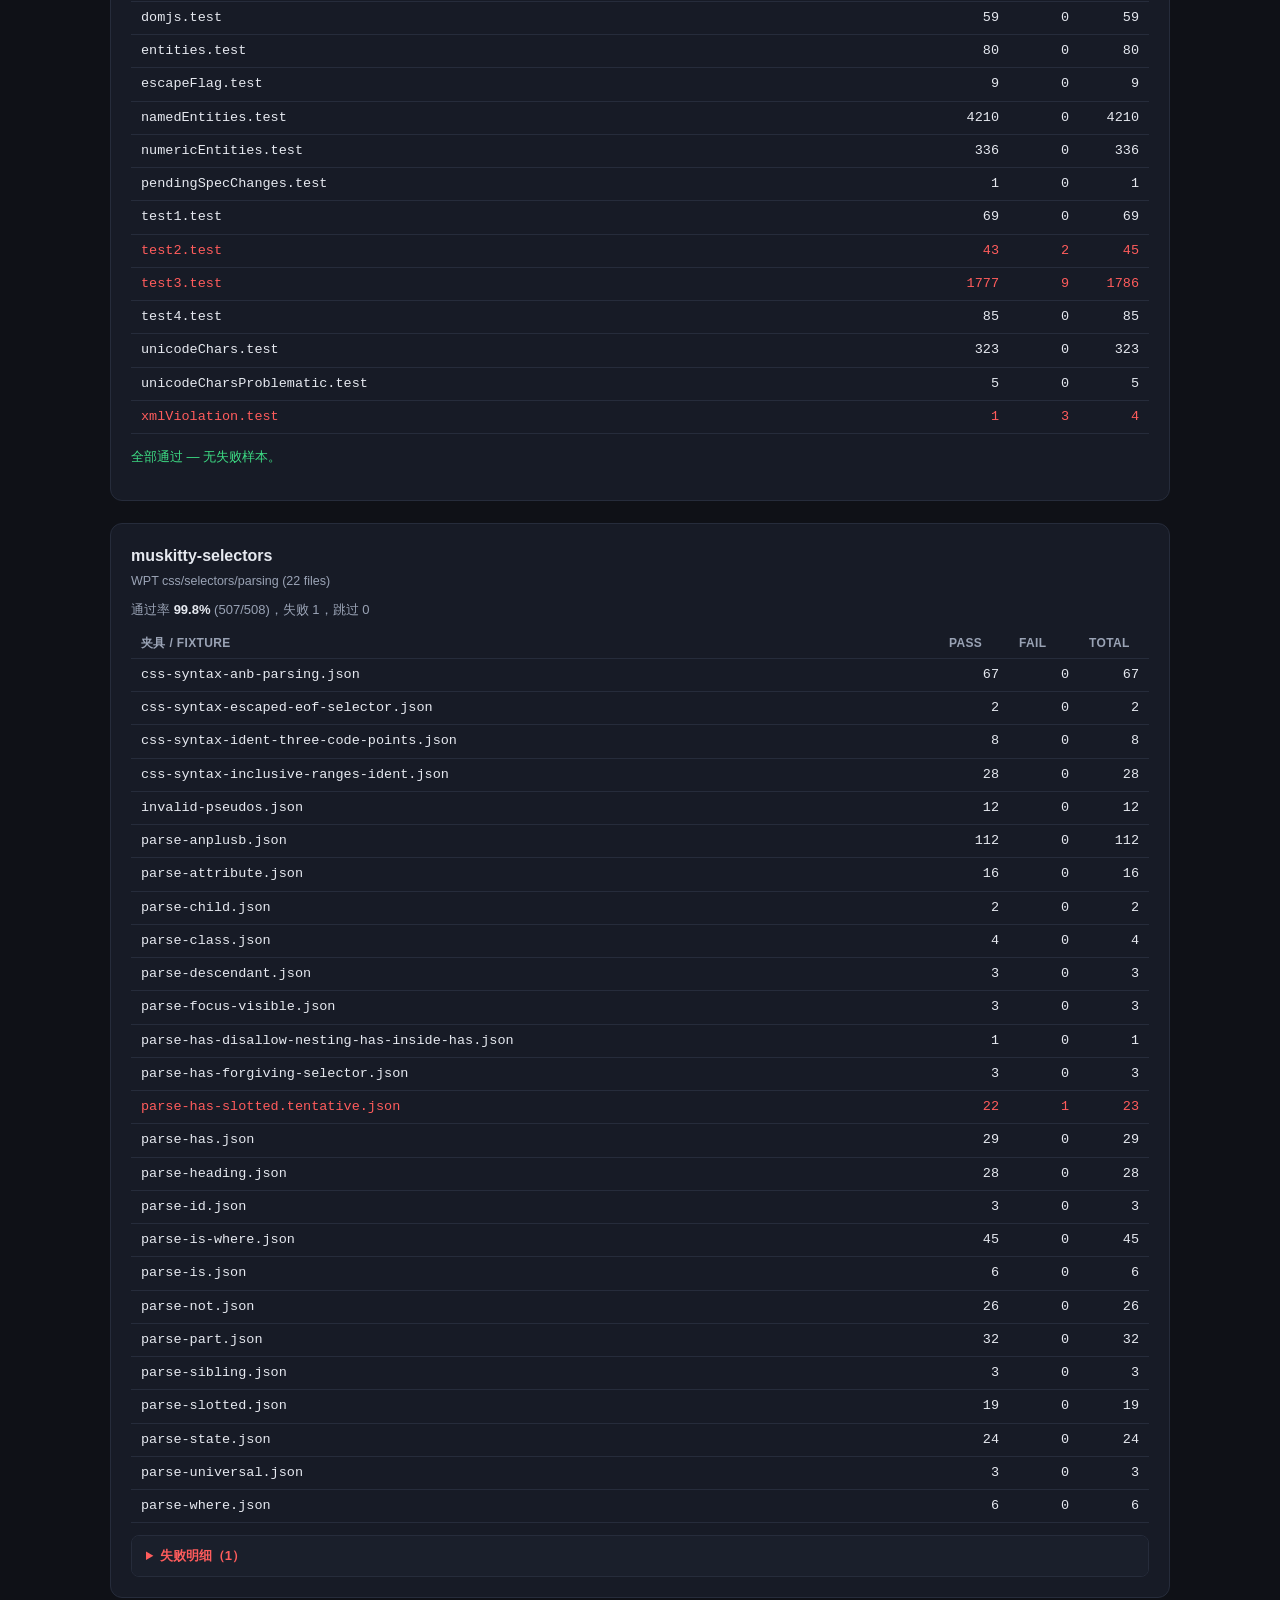
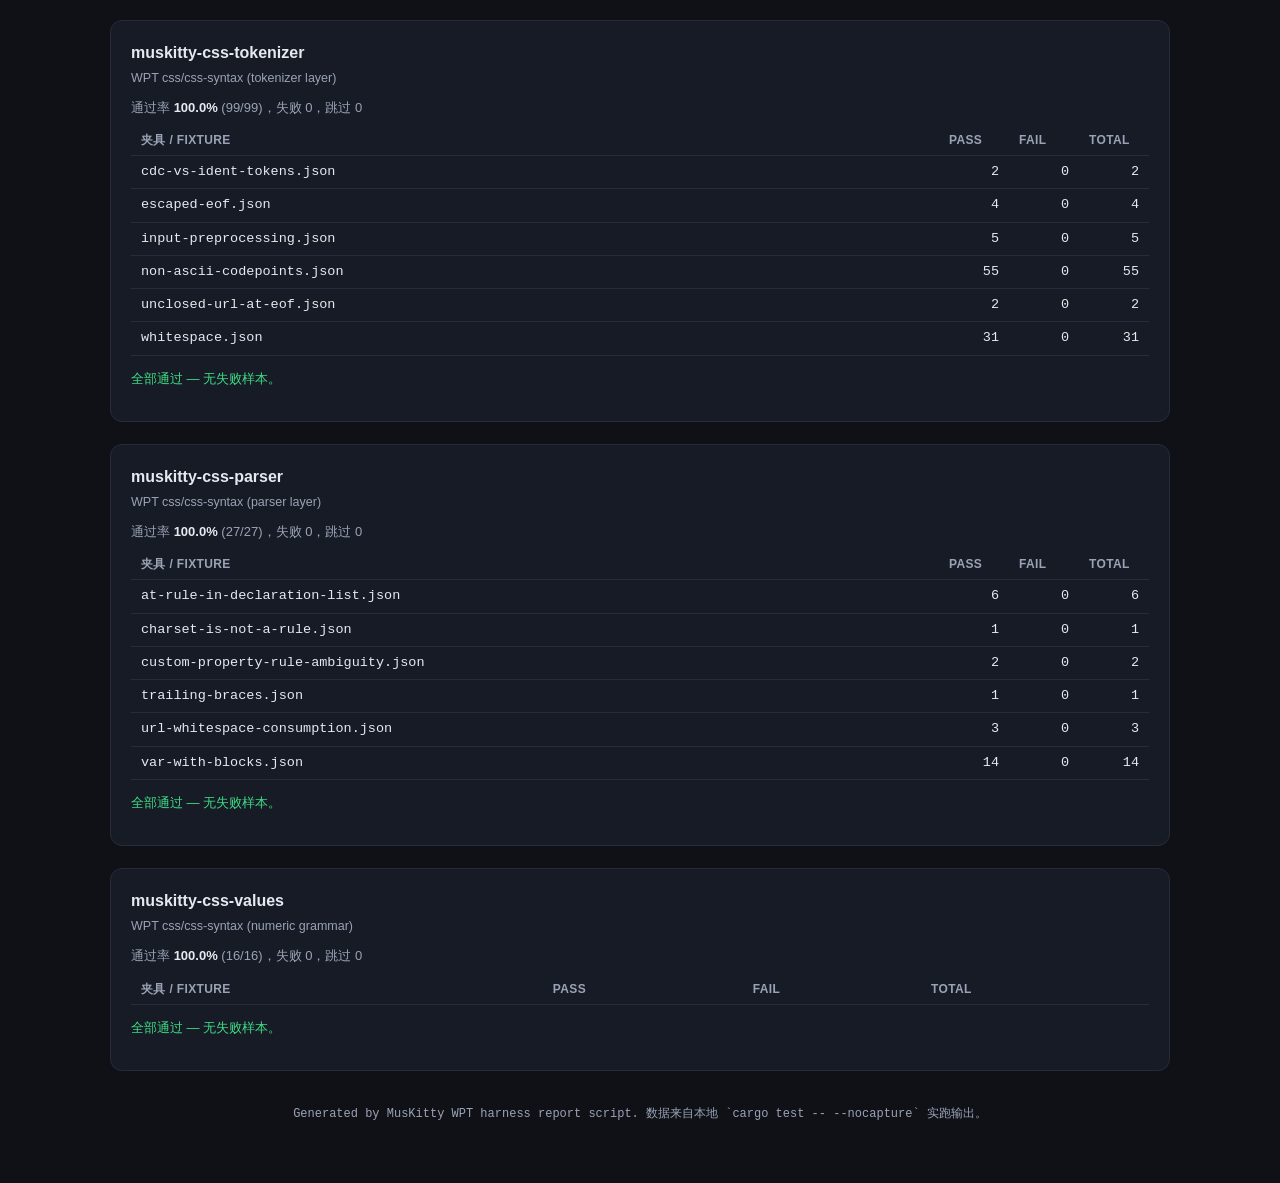
==== commit 71db2b46: "[gh-pages] republish WPT compliance report after non-compliance fixes (99.83% overall, 9592/9610) se" ====
--- a/index.html
+++ b/index.html
@@ -26,62 +26,6 @@
 p.ok{color:var(--green);font-size:13px}
 footer{color:var(--mut);font-size:12px;text-align:center;margin-top:34px;font-family:var(--mono)}
 </style></head><body><div class="wrap">
-<h1>MusKitty — WPT 合规度实测报告 <small>全仓库 ＷＰＴ 套件 · 生成于 2026-09-13 06:18:02 UTC</small></h1>
-<div class="legend">数据来自各 crate 本地 `cargo test -- --nocapture` 实跑输出（harness 直接解析）。总体通过率 99.35%（9548/9610 通过，失败 62，跳过 14）。</div>
-<section class="sec"><h2>套件总览</h2><div class="cards"><div class="card amber"><div class="rate">99.0%</div><div class="counts">1905 / 1924</div><div class="crate">muskitty-html5-parser</div><div class="clabel">WPT html/syntax/parsing (html5lib tree-construction)</div></div><div class="card amber"><div class="rate">99.8%</div><div class="counts">7022 / 7036</div><div class="crate">muskitty-html5-tokenizer</div><div class="clabel">html5lib tokenizer (WPT mirror, same source)</div></div><div class="card red"><div class="rate">94.3%</div><div class="counts">479 / 508</div><div class="crate">muskitty-selectors</div><div class="clabel">WPT css/selectors/parsing (22 files)</div></div><div class="card green"><div class="rate">100.0%</div><div class="counts">99 / 99</div><div class="crate">muskitty-css-tokenizer</div><div class="clabel">WPT css/css-syntax (tokenizer layer)</div></div><div class="card green"><div class="rate">100.0%</div><div class="counts">27 / 27</div><div class="crate">muskitty-css-parser</div><div class="clabel">WPT css/css-syntax (parser layer)</div></div><div class="card green"><div class="rate">100.0%</div><div class="counts">16 / 16</div><div class="crate">muskitty-css-values</div><div class="clabel">WPT css/css-syntax (numeric grammar)</div></div></div></section><section class="sec"><h2>总体</h2><table><thead><tr><th>通过</th><th>失败</th><th>跳过</th><th>总计</th><th>通过率</th></tr></thead><tbody><tr class="total"><td>9548</td><td>62</td><td>14</td><td>9610</td><td>99.35%</td></tr></tbody></table></section><section class="sec"><h2>muskitty-html5-parser</h2><p class="clabel">WPT html/syntax/parsing (html5lib tree-construction)</p><div class="suite-meta">通过率 <b>99.0%</b> (1905/1924)，失败 19，跳过 14</div><table><thead><tr><th>夹具 / fixture</th><th>pass</th><th>fail</th><th>skip</th><th>total</th></tr></thead><tbody><tr><td>adoption01.dat</td><td>18</td><td>0</td><td>0</td><td>18</td></tr><tr><td>adoption02.dat</td><td>4</td><td>0</td><td>0</td><td>4</td></tr><tr><td>blocks.dat</td><td>48</td><td>0</td><td>0</td><td>48</td></tr><tr><td>comments01.dat</td><td>16</td><td>0</td><td>0</td><td>16</td></tr><tr><td>doctype01.dat</td><td>37</td><td>0</td><td>0</td><td>37</td></tr><tr><td>domjs-unsafe.dat</td><td>49</td><td>0</td><td>0</td><td>49</td></tr><tr><td>entities01.dat</td><td>75</td><td>0</td><td>0</td><td>75</td></tr><tr><td>entities02.dat</td><td>26</td><td>0</td><td>0</td><td>26</td></tr><tr class='fail'><td>foreign-fragment.dat</td><td>48</td><td>18</td><td>0</td><td>66</td></tr><tr><td>html5test-com.dat</td><td>30</td><td>0</td><td>0</td><td>30</td></tr><tr><td>inbody01.dat</td><td>4</td><td>0</td><td>0</td><td>4</td></tr><tr><td>isindex.dat</td><td>4</td><td>0</td><td>0</td><td>4</td></tr><tr><td>main-element.dat</td><td>3</td><td>0</td><td>0</td><td>3</td></tr><tr><td>math.dat</td><td>8</td><td>0</td><td>0</td><td>8</td></tr><tr><td>menuitem-element.dat</td><td>20</td><td>0</td><td>0</td><td>20</td></tr><tr><td>namespace-sensitivity.dat</td><td>1</td><td>0</td><td>0</td><td>1</td></tr><tr><td>noscript01.dat</td><td>18</td><td>0</td><td>0</td><td>18</td></tr><tr><td>pending-spec-changes-plain-text-unsafe.dat</td><td>1</td><td>0</td><td>0</td><td>1</td></tr><tr><td>pending-spec-changes.dat</td><td>3</td><td>0</td><td>0</td><td>3</td></tr><tr><td>plain-text-unsafe.dat</td><td>41</td><td>0</td><td>0</td><td>41</td></tr><tr><td>processing-instructions.dat</td><td>124</td><td>0</td><td>0</td><td>124</td></tr><tr><td>quirks01.dat</td><td>4</td><td>0</td><td>0</td><td>4</td></tr><tr><td>ruby.dat</td><td>21</td><td>0</td><td>0</td><td>21</td></tr><tr><td>scriptdata01.dat</td><td>26</td><td>0</td><td>0</td><td>26</td></tr><tr><td>scripted_adoption01.dat</td><td>0</td><td>0</td><td>1</td><td>1</td></tr><tr><td>scripted_ark.dat</td><td>0</td><td>0</td><td>1</td><td>1</td></tr><tr><td>scripted_foster01.dat</td><td>0</td><td>0</td><td>2</td><td>2</td></tr><tr><td>scripted_webkit01.dat</td><td>0</td><td>0</td><td>2</td><td>2</td></tr><tr><td>search-element.dat</td><td>3</td><td>0</td><td>0</td><td>3</td></tr><tr><td>svg.dat</td><td>8</td><td>0</td><td>0</td><td>8</td></tr><tr><td>tables01.dat</td><td>19</td><td>0</td><td>0</td><td>19</td></tr><tr><td>template.dat</td><td>113</td><td>0</td><td>0</td><td>113</td></tr><tr><td>tests1.dat</td><td>112</td><td>0</td><td>0</td><td>112</td></tr><tr><td>tests10.dat</td><td>54</td><td>0</td><td>0</td><td>54</td></tr><tr><td>tests11.dat</td><td>13</td><td>0</td><td>0</td><td>13</td></tr><tr><td>tests12.dat</td><td>2</td><td>0</td><td>0</td><td>2</td></tr><tr><td>tests14.dat</td><td>7</td><td>0</td><td>0</td><td>7</td></tr><tr><td>tests15.dat</td><td>14</td><td>0</td><td>0</td><td>14</td></tr><tr><td>tests16.dat</td><td>191</td><td>0</td><td>6</td><td>197</td></tr><tr><td>tests17.dat</td><td>13</td><td>0</td><td>0</td><td>13</td></tr><tr><td>tests18.dat</td><td>36</td><td>0</td><td>0</td><td>36</td></tr><tr><td>tests19.dat</td><td>103</td><td>0</td><td>0</td><td>103</td></tr><tr><td>tests2.dat</td><td>63</td><td>0</td><td>0</td><td>63</td></tr><tr><td>tests20.dat</td><td>64</td><td>0</td><td>0</td><td>64</td></tr><tr><td>tests21.dat</td><td>23</td><td>0</td><td>0</td><td>23</td></tr><tr><td>tests22.dat</td><td>5</td><td>0</td><td>0</td><td>5</td></tr><tr><td>tests23.dat</td><td>5</td><td>0</td><td>0</td><td>5</td></tr><tr><td>tests24.dat</td><td>8</td><td>0</td><td>0</td><td>8</td></tr><tr><td>tests25.dat</td><td>26</td><td>0</td><td>0</td><td>26</td></tr><tr><td>tests26.dat</td><td>20</td><td>0</td><td>0</td><td>20</td></tr><tr><td>tests3.dat</td><td>24</td><td>0</td><td>0</td><td>24</td></tr><tr><td>tests4.dat</td><td>9</td><td>0</td><td>0</td><td>9</td></tr><tr><td>tests5.dat</td><td>16</td><td>0</td><td>1</td><td>17</td></tr><tr><td>tests6.dat</td><td>52</td><td>0</td><td>0</td><td>52</td></tr><tr><td>tests7.dat</td><td>34</td><td>0</td><td>0</td><td>34</td></tr><tr><td>tests8.dat</td><td>10</td><td>0</td><td>0</td><td>10</td></tr><tr><td>tests9.dat</td><td>27</td><td>0</td><td>0</td><td>27</td></tr><tr class='fail'><td>tests_innerHTML_1.dat</td><td>80</td><td>1</td><td>0</td><td>81</td></tr><tr><td>tricky01.dat</td><td>9</td><td>0</td><td>0</td><td>9</td></tr><tr><td>void-in-phrasing.dat</td><td>13</td><td>0</td><td>0</td><td>13</td></tr><tr><td>webkit01.dat</td><td>52</td><td>0</td><td>0</td><td>52</td></tr><tr><td>webkit02.dat</td><td>48</td><td>0</td><td>1</td><td>49</td></tr></tbody></table><p class="ok">全部通过 — 无失败样本。</p></section><section class="sec"><h2>muskitty-html5-tokenizer</h2><p class="clabel">html5lib tokenizer (WPT mirror, same source)</p><div class="suite-meta">通过率 <b>99.8%</b> (7022/7036)，失败 14，跳过 0</div><table><thead><tr><th>夹具 / fixture</th><th>pass</th><th>fail</th><th>total</th></tr></thead><tbody><tr><td>contentModelFlags.test</td><td>24</td><td>0</td><td>24</td></tr><tr><td>domjs.test</td><td>59</td><td>0</td><td>59</td></tr><tr><td>entities.test</td><td>80</td><td>0</td><td>80</td></tr><tr><td>escapeFlag.test</td><td>9</td><td>0</td><td>9</td></tr><tr><td>namedEntities.test</td><td>4210</td><td>0</td><td>4210</td></tr><tr><td>numericEntities.test</td><td>336</td><td>0</td><td>336</td></tr><tr><td>pendingSpecChanges.test</td><td>1</td><td>0</td><td>1</td></tr><tr><td>test1.test</td><td>69</td><td>0</td><td>69</td></tr><tr class='fail'><td>test2.test</td><td>43</td><td>2</td><td>45</td></tr><tr class='fail'><td>test3.test</td><td>1777</td><td>9</td><td>1786</td></tr><tr><td>test4.test</td><td>85</td><td>0</td><td>85</td></tr><tr><td>unicodeChars.test</td><td>323</td><td>0</td><td>323</td></tr><tr><td>unicodeCharsProblematic.test</td><td>5</td><td>0</td><td>5</td></tr><tr class='fail'><td>xmlViolation.test</td><td>1</td><td>3</td><td>4</td></tr></tbody></table><p class="ok">全部通过 — 无失败样本。</p></section><section class="sec"><h2>muskitty-selectors</h2><p class="clabel">WPT css/selectors/parsing (22 files)</p><div class="suite-meta">通过率 <b>94.3%</b> (479/508)，失败 29，跳过 0</div><table><thead><tr><th>夹具 / fixture</th><th>pass</th><th>fail</th><th>total</th></tr></thead><tbody><tr class='fail'><td>css-syntax-anb-parsing.json</td><td>47</td><td>20</td><td>67</td></tr><tr><td>css-syntax-escaped-eof-selector.json</td><td>2</td><td>0</td><td>2</td></tr><tr><td>css-syntax-ident-three-code-points.json</td><td>8</td><td>0</td><td>8</td></tr><tr><td>css-syntax-inclusive-ranges-ident.json</td><td>28</td><td>0</td><td>28</td></tr><tr><td>invalid-pseudos.json</td><td>12</td><td>0</td><td>12</td></tr><tr class='fail'><td>parse-anplusb.json</td><td>104</td><td>8</td><td>112</td></tr><tr><td>parse-attribute.json</td><td>16</td><td>0</td><td>16</td></tr><tr><td>parse-child.json</td><td>2</td><td>0</td><td>2</td></tr><tr><td>parse-class.json</td><td>4</td><td>0</td><td>4</td></tr><tr><td>parse-descendant.json</td><td>3</td><td>0</td><td>3</td></tr><tr><td>parse-focus-visible.json</td><td>3</td><td>0</td><td>3</td></tr><tr><td>parse-has-disallow-nesting-has-inside-has.json</td><td>1</td><td>0</td><td>1</td></tr><tr><td>parse-has-forgiving-selector.json</td><td>3</td><td>0</td><td>3</td></tr><tr class='fail'><td>parse-has-slotted.tentative.json</td><td>22</td><td>1</td><td>23</td></tr><tr><td>parse-has.json</td><td>29</td><td>0</td><td>29</td></tr><tr><td>parse-heading.json</td><td>28</td><td>0</td><td>28</td></tr><tr><td>parse-id.json</td><td>3</td><td>0</td><td>3</td></tr><tr><td>parse-is-where.json</td><td>45</td><td>0</td><td>45</td></tr><tr><td>parse-is.json</td><td>6</td><td>0</td><td>6</td></tr><tr><td>parse-not.json</td><td>26</td><td>0</td><td>26</td></tr><tr><td>parse-part.json</td><td>32</td><td>0</td><td>32</td></tr><tr><td>parse-sibling.json</td><td>3</td><td>0</td><td>3</td></tr><tr><td>parse-slotted.json</td><td>19</td><td>0</td><td>19</td></tr><tr><td>parse-state.json</td><td>24</td><td>0</td><td>24</td></tr><tr><td>parse-universal.json</td><td>3</td><td>0</td><td>3</td></tr><tr><td>parse-where.json</td><td>6</td><td>0</td><td>6</td></tr></tbody></table><details class="fails"><summary>失败明细（29）</summary><pre class="pre">[css/css-syntax/anb-parsing.html] &quot;:nth-child(n 5)&quot; (invalid)  expected invalid, but parsed
-
-[css/css-syntax/anb-parsing.html] &quot;:nth-child(-n 5)&quot; (invalid)  expected invalid, but parsed
-
-[css/css-syntax/anb-parsing.html] &quot;:nth-child(5n- -5)&quot; (invalid)  expected invalid, but parsed
-
-[css/css-syntax/anb-parsing.html] &quot;:nth-child(5n- +5)&quot; (invalid)  expected invalid, but parsed
-
-[css/css-syntax/anb-parsing.html] &quot;:nth-child(n- +5)&quot; (invalid)  expected invalid, but parsed
-
-[css/css-syntax/anb-parsing.html] &quot;:nth-child(n- -5)&quot; (invalid)  expected invalid, but parsed
-
-[css/css-syntax/anb-parsing.html] &quot;:nth-child(-n- +5)&quot; (invalid)  expected invalid, but parsed
-
-[css/css-syntax/anb-parsing.html] &quot;:nth-child(-n- -5)&quot; (invalid)  expected invalid, but parsed
-
-[css/css-syntax/anb-parsing.html] &quot;:nth-child(5n + +5)&quot; (invalid)  expected invalid, but parsed
-
-[css/css-syntax/anb-parsing.html] &quot;:nth-child(5n + -5)&quot; (invalid)  expected invalid, but parsed
-
-[css/css-syntax/anb-parsing.html] &quot;:nth-child(5n - +5)&quot; (invalid)  expected invalid, but parsed
-
-[css/css-syntax/anb-parsing.html] &quot;:nth-child(5n - -5)&quot; (invalid)  expected invalid, but parsed
-
-[css/css-syntax/anb-parsing.html] &quot;:nth-child(+n + +5)&quot; (invalid)  expected invalid, but parsed
-
-[css/css-syntax/anb-parsing.html] &quot;:nth-child(+n + -5)&quot; (invalid)  expected invalid, but parsed
-
-[css/css-syntax/anb-parsing.html] &quot;:nth-child(+n - +5)&quot; (invalid)  expected invalid, but parsed
-
-[css/css-syntax/anb-parsing.html] &quot;:nth-child(+n - -5)&quot; (invalid)  expected invalid, but parsed
-
-[css/css-syntax/anb-parsing.html] &quot;:nth-child(-n + +5)&quot; (invalid)  expected invalid, but parsed
-
-[css/css-syntax/anb-parsing.html] &quot;:nth-child(-n + -5)&quot; (invalid)  expected invalid, but parsed
-
-[css/css-syntax/anb-parsing.html] &quot;:nth-child(-n - +5)&quot; (invalid)  expected invalid, but parsed
-
-[css/css-syntax/anb-parsing.html] &quot;:nth-child(-n - -5)&quot; (invalid)  expected invalid, but parsed
-
-[parse-anplusb.html] &quot;:nth-child(n-+1)&quot; (invalid)  expected invalid, but parsed
-
-[parse-anplusb.html] &quot;:nth-child(-n-+1)&quot; (invalid)  expected invalid, but parsed
-
-[parse-anplusb.html] &quot;:nth-last-child(n-+1)&quot; (invalid)  expected invalid, but parsed
-
-[parse-anplusb.html] &quot;:nth-last-child(-n-+1)&quot; (invalid)  expected invalid, but parsed
-
-[parse-anplusb.html] &quot;:nth-of-type(n-+1)&quot; (invalid)  expected invalid, but parsed
-
-[parse-anplusb.html] &quot;:nth-of-type(-n-+1)&quot; (invalid)  expected invalid, but parsed
-
-[parse-anplusb.html] &quot;:nth-last-of-type(n-+1)&quot; (invalid)  expected invalid, but parsed
-
-[parse-anplusb.html] &quot;:nth-last-of-type(-n-+1)&quot; (invalid)  expected invalid, but parsed
-
-[parse-has-slotted.tentative.html] &quot;:has-slotted(div + div)&quot; (valid)  expected valid, got error: UnexpectedToken(&quot;expected &#x27;)&#x27; to close :has-slotted(...), got Delim(&#x27;+&#x27;)&quot;)</pre></details></section><section class="sec"><h2>muskitty-css-tokenizer</h2><p class="clabel">WPT css/css-syntax (tokenizer layer)</p><div class="suite-meta">通过率 <b>100.0%</b> (99/99)，失败 0，跳过 0</div><table><thead><tr><th>夹具 / fixture</th><th>pass</th><th>fail</th><th>total</th></tr></thead><tbody><tr><td>cdc-vs-ident-tokens.json</td><td>2</td><td>0</td><td>2</td></tr><tr><td>escaped-eof.json</td><td>4</td><td>0</td><td>4</td></tr><tr><td>input-preprocessing.json</td><td>5</td><td>0</td><td>5</td></tr><tr><td>non-ascii-codepoints.json</td><td>55</td><td>0</td><td>55</td></tr><tr><td>unclosed-url-at-eof.json</td><td>2</td><td>0</td><td>2</td></tr><tr><td>whitespace.json</td><td>31</td><td>0</td><td>31</td></tr></tbody></table><p class="ok">全部通过 — 无失败样本。</p></section><section class="sec"><h2>muskitty-css-parser</h2><p class="clabel">WPT css/css-syntax (parser layer)</p><div class="suite-meta">通过率 <b>100.0%</b> (27/27)，失败 0，跳过 0</div><table><thead><tr><th>夹具 / fixture</th><th>pass</th><th>fail</th><th>total</th></tr></thead><tbody><tr><td>at-rule-in-declaration-list.json</td><td>6</td><td>0</td><td>6</td></tr><tr><td>charset-is-not-a-rule.json</td><td>1</td><td>0</td><td>1</td></tr><tr><td>custom-property-rule-ambiguity.json</td><td>2</td><td>0</td><td>2</td></tr><tr><td>trailing-braces.json</td><td>1</td><td>0</td><td>1</td></tr><tr><td>url-whitespace-consumption.json</td><td>3</td><td>0</td><td>3</td></tr><tr><td>var-with-blocks.json</td><td>14</td><td>0</td><td>14</td></tr></tbody></table><p class="ok">全部通过 — 无失败样本。</p></section><section class="sec"><h2>muskitty-css-values</h2><p class="clabel">WPT css/css-syntax (numeric grammar)</p><div class="suite-meta">通过率 <b>100.0%</b> (16/16)，失败 0，跳过 0</div><table><thead><tr><th>夹具 / fixture</th><th>pass</th><th>fail</th><th>total</th></tr></thead><tbody></tbody></table><p class="ok">全部通过 — 无失败样本。</p></section><footer>Generated by MusKitty WPT harness report script. 数据来自本地 `cargo test -- --nocapture` 实跑输出。</footer></body></html>+<h1>MusKitty — WPT 合规度实测报告 <small>全仓库 ＷＰＴ 套件 · 生成于 2026-09-13 07:26:27 UTC</small></h1>
+<div class="legend">数据来自各 crate 本地 `cargo test -- --nocapture` 实跑输出（harness 直接解析）。总体通过率 99.81%（9592/9610 通过，失败 18，跳过 14）。</div>
+<section class="sec"><h2>套件总览</h2><div class="cards"><div class="card amber"><div class="rate">99.8%</div><div class="counts">1921 / 1924</div><div class="crate">muskitty-html5-parser</div><div class="clabel">WPT html/syntax/parsing (html5lib tree-construction)</div></div><div class="card amber"><div class="rate">99.8%</div><div class="counts">7022 / 7036</div><div class="crate">muskitty-html5-tokenizer</div><div class="clabel">html5lib tokenizer (WPT mirror, same source)</div></div><div class="card amber"><div class="rate">99.8%</div><div class="counts">507 / 508</div><div class="crate">muskitty-selectors</div><div class="clabel">WPT css/selectors/parsing (22 files)</div></div><div class="card green"><div class="rate">100.0%</div><div class="counts">99 / 99</div><div class="crate">muskitty-css-tokenizer</div><div class="clabel">WPT css/css-syntax (tokenizer layer)</div></div><div class="card green"><div class="rate">100.0%</div><div class="counts">27 / 27</div><div class="crate">muskitty-css-parser</div><div class="clabel">WPT css/css-syntax (parser layer)</div></div><div class="card green"><div class="rate">100.0%</div><div class="counts">16 / 16</div><div class="crate">muskitty-css-values</div><div class="clabel">WPT css/css-syntax (numeric grammar)</div></div></div></section><section class="sec"><h2>总体</h2><table><thead><tr><th>通过</th><th>失败</th><th>跳过</th><th>总计</th><th>通过率</th></tr></thead><tbody><tr class="total"><td>9592</td><td>18</td><td>14</td><td>9610</td><td>99.81%</td></tr></tbody></table></section><section class="sec"><h2>muskitty-html5-parser</h2><p class="clabel">WPT html/syntax/parsing (html5lib tree-construction)</p><div class="suite-meta">通过率 <b>99.8%</b> (1921/1924)，失败 3，跳过 14</div><table><thead><tr><th>夹具 / fixture</th><th>pass</th><th>fail</th><th>skip</th><th>total</th></tr></thead><tbody><tr><td>adoption01.dat</td><td>18</td><td>0</td><td>0</td><td>18</td></tr><tr><td>adoption02.dat</td><td>4</td><td>0</td><td>0</td><td>4</td></tr><tr><td>blocks.dat</td><td>48</td><td>0</td><td>0</td><td>48</td></tr><tr><td>comments01.dat</td><td>16</td><td>0</td><td>0</td><td>16</td></tr><tr><td>doctype01.dat</td><td>37</td><td>0</td><td>0</td><td>37</td></tr><tr><td>domjs-unsafe.dat</td><td>49</td><td>0</td><td>0</td><td>49</td></tr><tr><td>entities01.dat</td><td>75</td><td>0</td><td>0</td><td>75</td></tr><tr><td>entities02.dat</td><td>26</td><td>0</td><td>0</td><td>26</td></tr><tr><td>foreign-fragment.dat</td><td>66</td><td>0</td><td>0</td><td>66</td></tr><tr><td>html5test-com.dat</td><td>30</td><td>0</td><td>0</td><td>30</td></tr><tr><td>inbody01.dat</td><td>4</td><td>0</td><td>0</td><td>4</td></tr><tr><td>isindex.dat</td><td>4</td><td>0</td><td>0</td><td>4</td></tr><tr><td>main-element.dat</td><td>3</td><td>0</td><td>0</td><td>3</td></tr><tr><td>math.dat</td><td>8</td><td>0</td><td>0</td><td>8</td></tr><tr><td>menuitem-element.dat</td><td>20</td><td>0</td><td>0</td><td>20</td></tr><tr><td>namespace-sensitivity.dat</td><td>1</td><td>0</td><td>0</td><td>1</td></tr><tr><td>noscript01.dat</td><td>18</td><td>0</td><td>0</td><td>18</td></tr><tr><td>pending-spec-changes-plain-text-unsafe.dat</td><td>1</td><td>0</td><td>0</td><td>1</td></tr><tr><td>pending-spec-changes.dat</td><td>3</td><td>0</td><td>0</td><td>3</td></tr><tr><td>plain-text-unsafe.dat</td><td>41</td><td>0</td><td>0</td><td>41</td></tr><tr><td>processing-instructions.dat</td><td>124</td><td>0</td><td>0</td><td>124</td></tr><tr><td>quirks01.dat</td><td>4</td><td>0</td><td>0</td><td>4</td></tr><tr><td>ruby.dat</td><td>21</td><td>0</td><td>0</td><td>21</td></tr><tr><td>scriptdata01.dat</td><td>26</td><td>0</td><td>0</td><td>26</td></tr><tr><td>scripted_adoption01.dat</td><td>0</td><td>0</td><td>1</td><td>1</td></tr><tr><td>scripted_ark.dat</td><td>0</td><td>0</td><td>1</td><td>1</td></tr><tr><td>scripted_foster01.dat</td><td>0</td><td>0</td><td>2</td><td>2</td></tr><tr><td>scripted_webkit01.dat</td><td>0</td><td>0</td><td>2</td><td>2</td></tr><tr><td>search-element.dat</td><td>3</td><td>0</td><td>0</td><td>3</td></tr><tr><td>svg.dat</td><td>8</td><td>0</td><td>0</td><td>8</td></tr><tr><td>tables01.dat</td><td>19</td><td>0</td><td>0</td><td>19</td></tr><tr><td>template.dat</td><td>113</td><td>0</td><td>0</td><td>113</td></tr><tr><td>tests1.dat</td><td>112</td><td>0</td><td>0</td><td>112</td></tr><tr><td>tests10.dat</td><td>54</td><td>0</td><td>0</td><td>54</td></tr><tr><td>tests11.dat</td><td>13</td><td>0</td><td>0</td><td>13</td></tr><tr><td>tests12.dat</td><td>2</td><td>0</td><td>0</td><td>2</td></tr><tr><td>tests14.dat</td><td>7</td><td>0</td><td>0</td><td>7</td></tr><tr><td>tests15.dat</td><td>14</td><td>0</td><td>0</td><td>14</td></tr><tr><td>tests16.dat</td><td>191</td><td>0</td><td>6</td><td>197</td></tr><tr><td>tests17.dat</td><td>13</td><td>0</td><td>0</td><td>13</td></tr><tr><td>tests18.dat</td><td>36</td><td>0</td><td>0</td><td>36</td></tr><tr><td>tests19.dat</td><td>103</td><td>0</td><td>0</td><td>103</td></tr><tr><td>tests2.dat</td><td>63</td><td>0</td><td>0</td><td>63</td></tr><tr><td>tests20.dat</td><td>64</td><td>0</td><td>0</td><td>64</td></tr><tr><td>tests21.dat</td><td>23</td><td>0</td><td>0</td><td>23</td></tr><tr><td>tests22.dat</td><td>5</td><td>0</td><td>0</td><td>5</td></tr><tr><td>tests23.dat</td><td>5</td><td>0</td><td>0</td><td>5</td></tr><tr><td>tests24.dat</td><td>8</td><td>0</td><td>0</td><td>8</td></tr><tr><td>tests25.dat</td><td>26</td><td>0</td><td>0</td><td>26</td></tr><tr><td>tests26.dat</td><td>20</td><td>0</td><td>0</td><td>20</td></tr><tr><td>tests3.dat</td><td>24</td><td>0</td><td>0</td><td>24</td></tr><tr><td>tests4.dat</td><td>9</td><td>0</td><td>0</td><td>9</td></tr><tr><td>tests5.dat</td><td>16</td><td>0</td><td>1</td><td>17</td></tr><tr><td>tests6.dat</td><td>52</td><td>0</td><td>0</td><td>52</td></tr><tr><td>tests7.dat</td><td>34</td><td>0</td><td>0</td><td>34</td></tr><tr><td>tests8.dat</td><td>10</td><td>0</td><td>0</td><td>10</td></tr><tr><td>tests9.dat</td><td>27</td><td>0</td><td>0</td><td>27</td></tr><tr class='fail'><td>tests_innerHTML_1.dat</td><td>79</td><td>2</td><td>0</td><td>81</td></tr><tr><td>tricky01.dat</td><td>9</td><td>0</td><td>0</td><td>9</td></tr><tr><td>void-in-phrasing.dat</td><td>13</td><td>0</td><td>0</td><td>13</td></tr><tr><td>webkit01.dat</td><td>52</td><td>0</td><td>0</td><td>52</td></tr><tr class='fail'><td>webkit02.dat</td><td>47</td><td>1</td><td>1</td><td>49</td></tr></tbody></table><p class="ok">全部通过 — 无失败样本。</p></section><section class="sec"><h2>muskitty-html5-tokenizer</h2><p class="clabel">html5lib tokenizer (WPT mirror, same source)</p><div class="suite-meta">通过率 <b>99.8%</b> (7022/7036)，失败 14，跳过 0</div><table><thead><tr><th>夹具 / fixture</th><th>pass</th><th>fail</th><th>total</th></tr></thead><tbody><tr><td>contentModelFlags.test</td><td>24</td><td>0</td><td>24</td></tr><tr><td>domjs.test</td><td>59</td><td>0</td><td>59</td></tr><tr><td>entities.test</td><td>80</td><td>0</td><td>80</td></tr><tr><td>escapeFlag.test</td><td>9</td><td>0</td><td>9</td></tr><tr><td>namedEntities.test</td><td>4210</td><td>0</td><td>4210</td></tr><tr><td>numericEntities.test</td><td>336</td><td>0</td><td>336</td></tr><tr><td>pendingSpecChanges.test</td><td>1</td><td>0</td><td>1</td></tr><tr><td>test1.test</td><td>69</td><td>0</td><td>69</td></tr><tr class='fail'><td>test2.test</td><td>43</td><td>2</td><td>45</td></tr><tr class='fail'><td>test3.test</td><td>1777</td><td>9</td><td>1786</td></tr><tr><td>test4.test</td><td>85</td><td>0</td><td>85</td></tr><tr><td>unicodeChars.test</td><td>323</td><td>0</td><td>323</td></tr><tr><td>unicodeCharsProblematic.test</td><td>5</td><td>0</td><td>5</td></tr><tr class='fail'><td>xmlViolation.test</td><td>1</td><td>3</td><td>4</td></tr></tbody></table><p class="ok">全部通过 — 无失败样本。</p></section><section class="sec"><h2>muskitty-selectors</h2><p class="clabel">WPT css/selectors/parsing (22 files)</p><div class="suite-meta">通过率 <b>99.8%</b> (507/508)，失败 1，跳过 0</div><table><thead><tr><th>夹具 / fixture</th><th>pass</th><th>fail</th><th>total</th></tr></thead><tbody><tr><td>css-syntax-anb-parsing.json</td><td>67</td><td>0</td><td>67</td></tr><tr><td>css-syntax-escaped-eof-selector.json</td><td>2</td><td>0</td><td>2</td></tr><tr><td>css-syntax-ident-three-code-points.json</td><td>8</td><td>0</td><td>8</td></tr><tr><td>css-syntax-inclusive-ranges-ident.json</td><td>28</td><td>0</td><td>28</td></tr><tr><td>invalid-pseudos.json</td><td>12</td><td>0</td><td>12</td></tr><tr><td>parse-anplusb.json</td><td>112</td><td>0</td><td>112</td></tr><tr><td>parse-attribute.json</td><td>16</td><td>0</td><td>16</td></tr><tr><td>parse-child.json</td><td>2</td><td>0</td><td>2</td></tr><tr><td>parse-class.json</td><td>4</td><td>0</td><td>4</td></tr><tr><td>parse-descendant.json</td><td>3</td><td>0</td><td>3</td></tr><tr><td>parse-focus-visible.json</td><td>3</td><td>0</td><td>3</td></tr><tr><td>parse-has-disallow-nesting-has-inside-has.json</td><td>1</td><td>0</td><td>1</td></tr><tr><td>parse-has-forgiving-selector.json</td><td>3</td><td>0</td><td>3</td></tr><tr class='fail'><td>parse-has-slotted.tentative.json</td><td>22</td><td>1</td><td>23</td></tr><tr><td>parse-has.json</td><td>29</td><td>0</td><td>29</td></tr><tr><td>parse-heading.json</td><td>28</td><td>0</td><td>28</td></tr><tr><td>parse-id.json</td><td>3</td><td>0</td><td>3</td></tr><tr><td>parse-is-where.json</td><td>45</td><td>0</td><td>45</td></tr><tr><td>parse-is.json</td><td>6</td><td>0</td><td>6</td></tr><tr><td>parse-not.json</td><td>26</td><td>0</td><td>26</td></tr><tr><td>parse-part.json</td><td>32</td><td>0</td><td>32</td></tr><tr><td>parse-sibling.json</td><td>3</td><td>0</td><td>3</td></tr><tr><td>parse-slotted.json</td><td>19</td><td>0</td><td>19</td></tr><tr><td>parse-state.json</td><td>24</td><td>0</td><td>24</td></tr><tr><td>parse-universal.json</td><td>3</td><td>0</td><td>3</td></tr><tr><td>parse-where.json</td><td>6</td><td>0</td><td>6</td></tr></tbody></table><details class="fails"><summary>失败明细（1）</summary><pre class="pre">[parse-has-slotted.tentative.html] &quot;:has-slotted(div + div)&quot; (valid)  expected valid, got error: UnexpectedToken(&quot;expected &#x27;)&#x27; to close :has-slotted(...), got Delim(&#x27;+&#x27;)&quot;)</pre></details></section><section class="sec"><h2>muskitty-css-tokenizer</h2><p class="clabel">WPT css/css-syntax (tokenizer layer)</p><div class="suite-meta">通过率 <b>100.0%</b> (99/99)，失败 0，跳过 0</div><table><thead><tr><th>夹具 / fixture</th><th>pass</th><th>fail</th><th>total</th></tr></thead><tbody><tr><td>cdc-vs-ident-tokens.json</td><td>2</td><td>0</td><td>2</td></tr><tr><td>escaped-eof.json</td><td>4</td><td>0</td><td>4</td></tr><tr><td>input-preprocessing.json</td><td>5</td><td>0</td><td>5</td></tr><tr><td>non-ascii-codepoints.json</td><td>55</td><td>0</td><td>55</td></tr><tr><td>unclosed-url-at-eof.json</td><td>2</td><td>0</td><td>2</td></tr><tr><td>whitespace.json</td><td>31</td><td>0</td><td>31</td></tr></tbody></table><p class="ok">全部通过 — 无失败样本。</p></section><section class="sec"><h2>muskitty-css-parser</h2><p class="clabel">WPT css/css-syntax (parser layer)</p><div class="suite-meta">通过率 <b>100.0%</b> (27/27)，失败 0，跳过 0</div><table><thead><tr><th>夹具 / fixture</th><th>pass</th><th>fail</th><th>total</th></tr></thead><tbody><tr><td>at-rule-in-declaration-list.json</td><td>6</td><td>0</td><td>6</td></tr><tr><td>charset-is-not-a-rule.json</td><td>1</td><td>0</td><td>1</td></tr><tr><td>custom-property-rule-ambiguity.json</td><td>2</td><td>0</td><td>2</td></tr><tr><td>trailing-braces.json</td><td>1</td><td>0</td><td>1</td></tr><tr><td>url-whitespace-consumption.json</td><td>3</td><td>0</td><td>3</td></tr><tr><td>var-with-blocks.json</td><td>14</td><td>0</td><td>14</td></tr></tbody></table><p class="ok">全部通过 — 无失败样本。</p></section><section class="sec"><h2>muskitty-css-values</h2><p class="clabel">WPT css/css-syntax (numeric grammar)</p><div class="suite-meta">通过率 <b>100.0%</b> (16/16)，失败 0，跳过 0</div><table><thead><tr><th>夹具 / fixture</th><th>pass</th><th>fail</th><th>total</th></tr></thead><tbody></tbody></table><p class="ok">全部通过 — 无失败样本。</p></section><footer>Generated by MusKitty WPT harness report script. 数据来自本地 `cargo test -- --nocapture` 实跑输出。</footer></body></html>
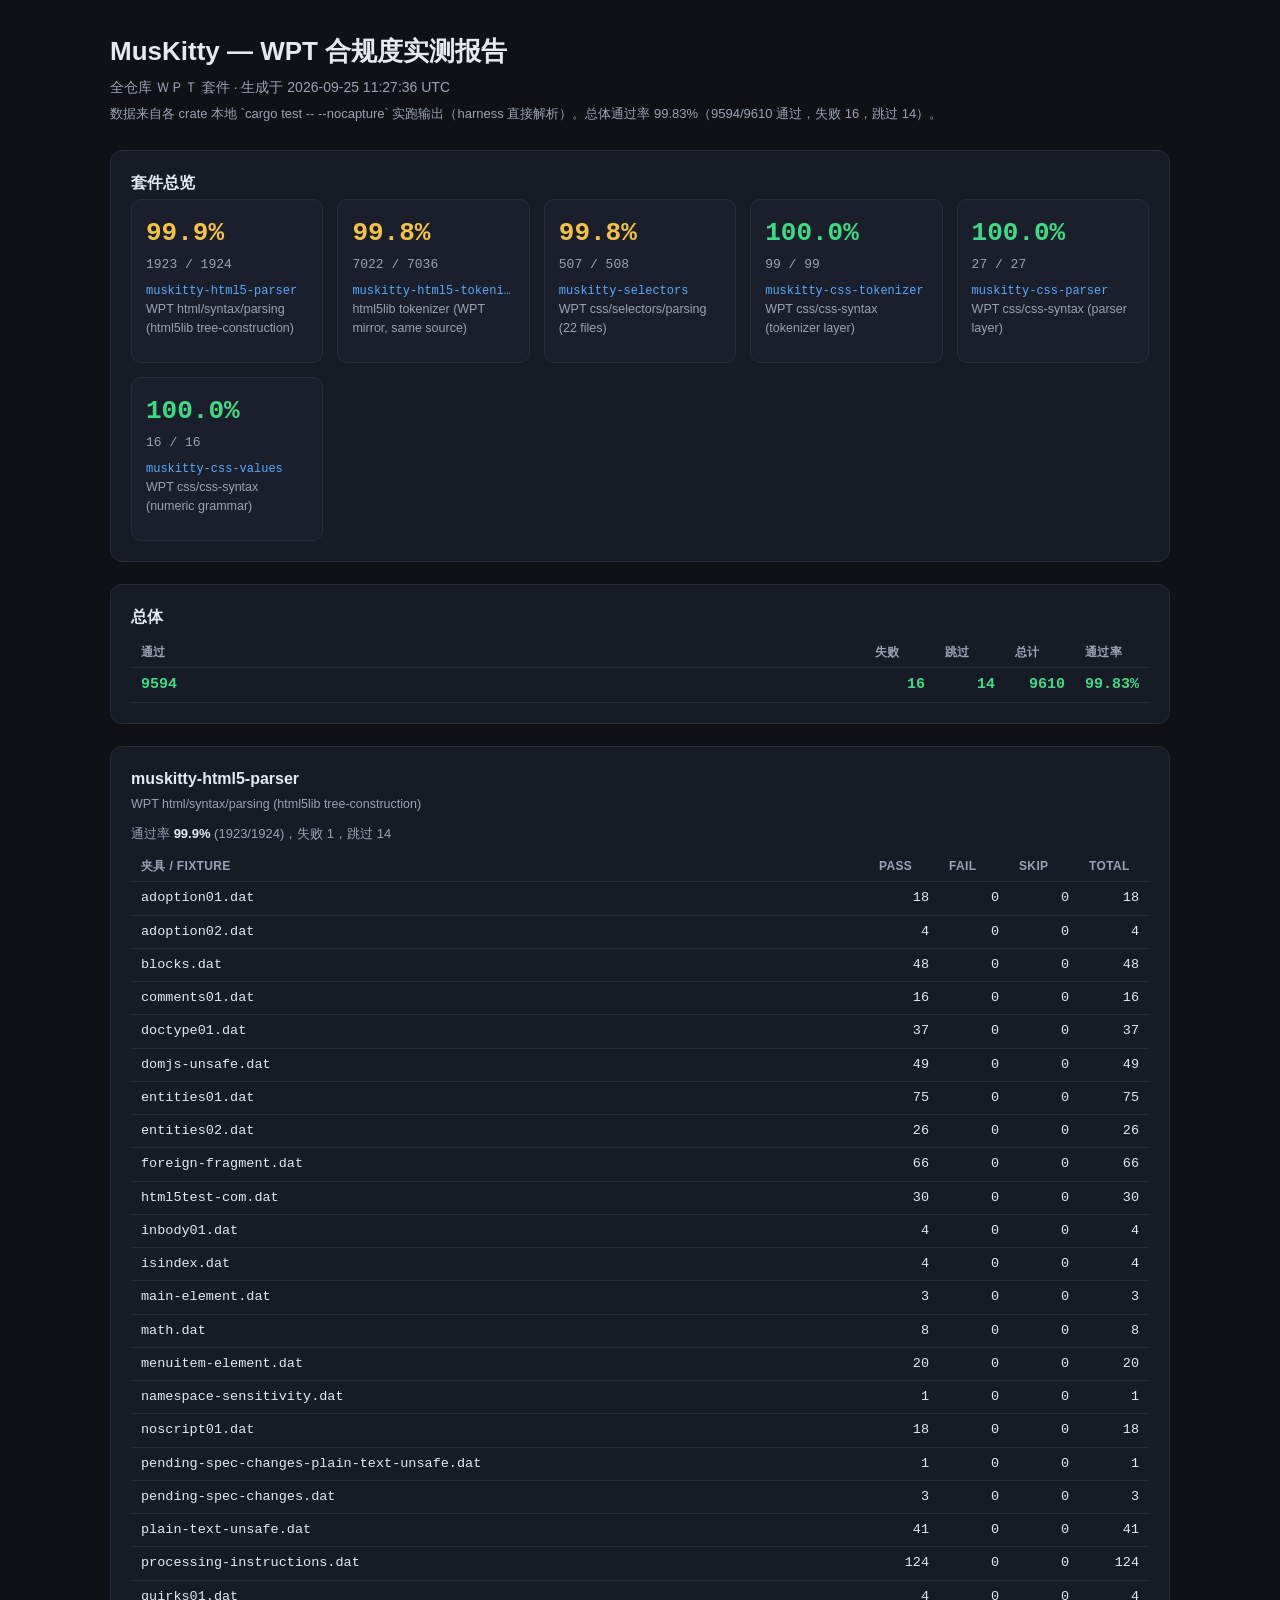
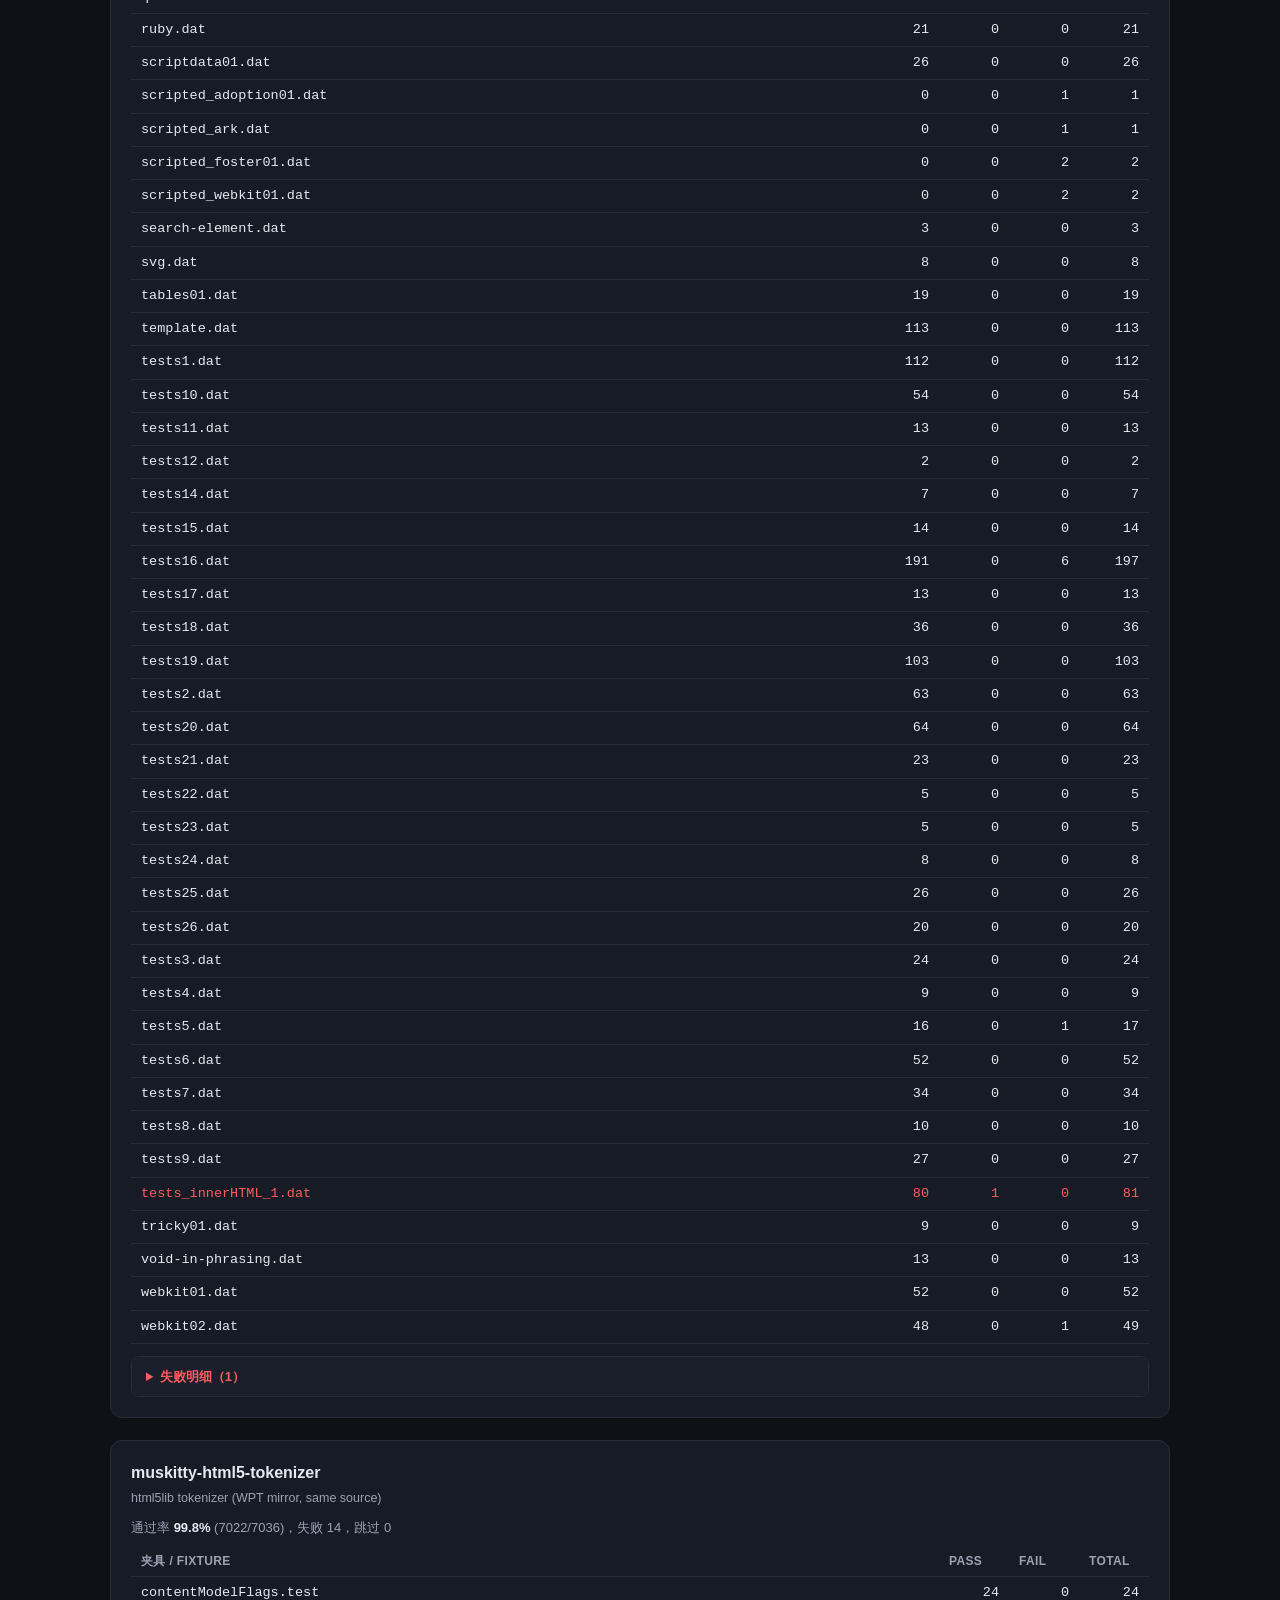
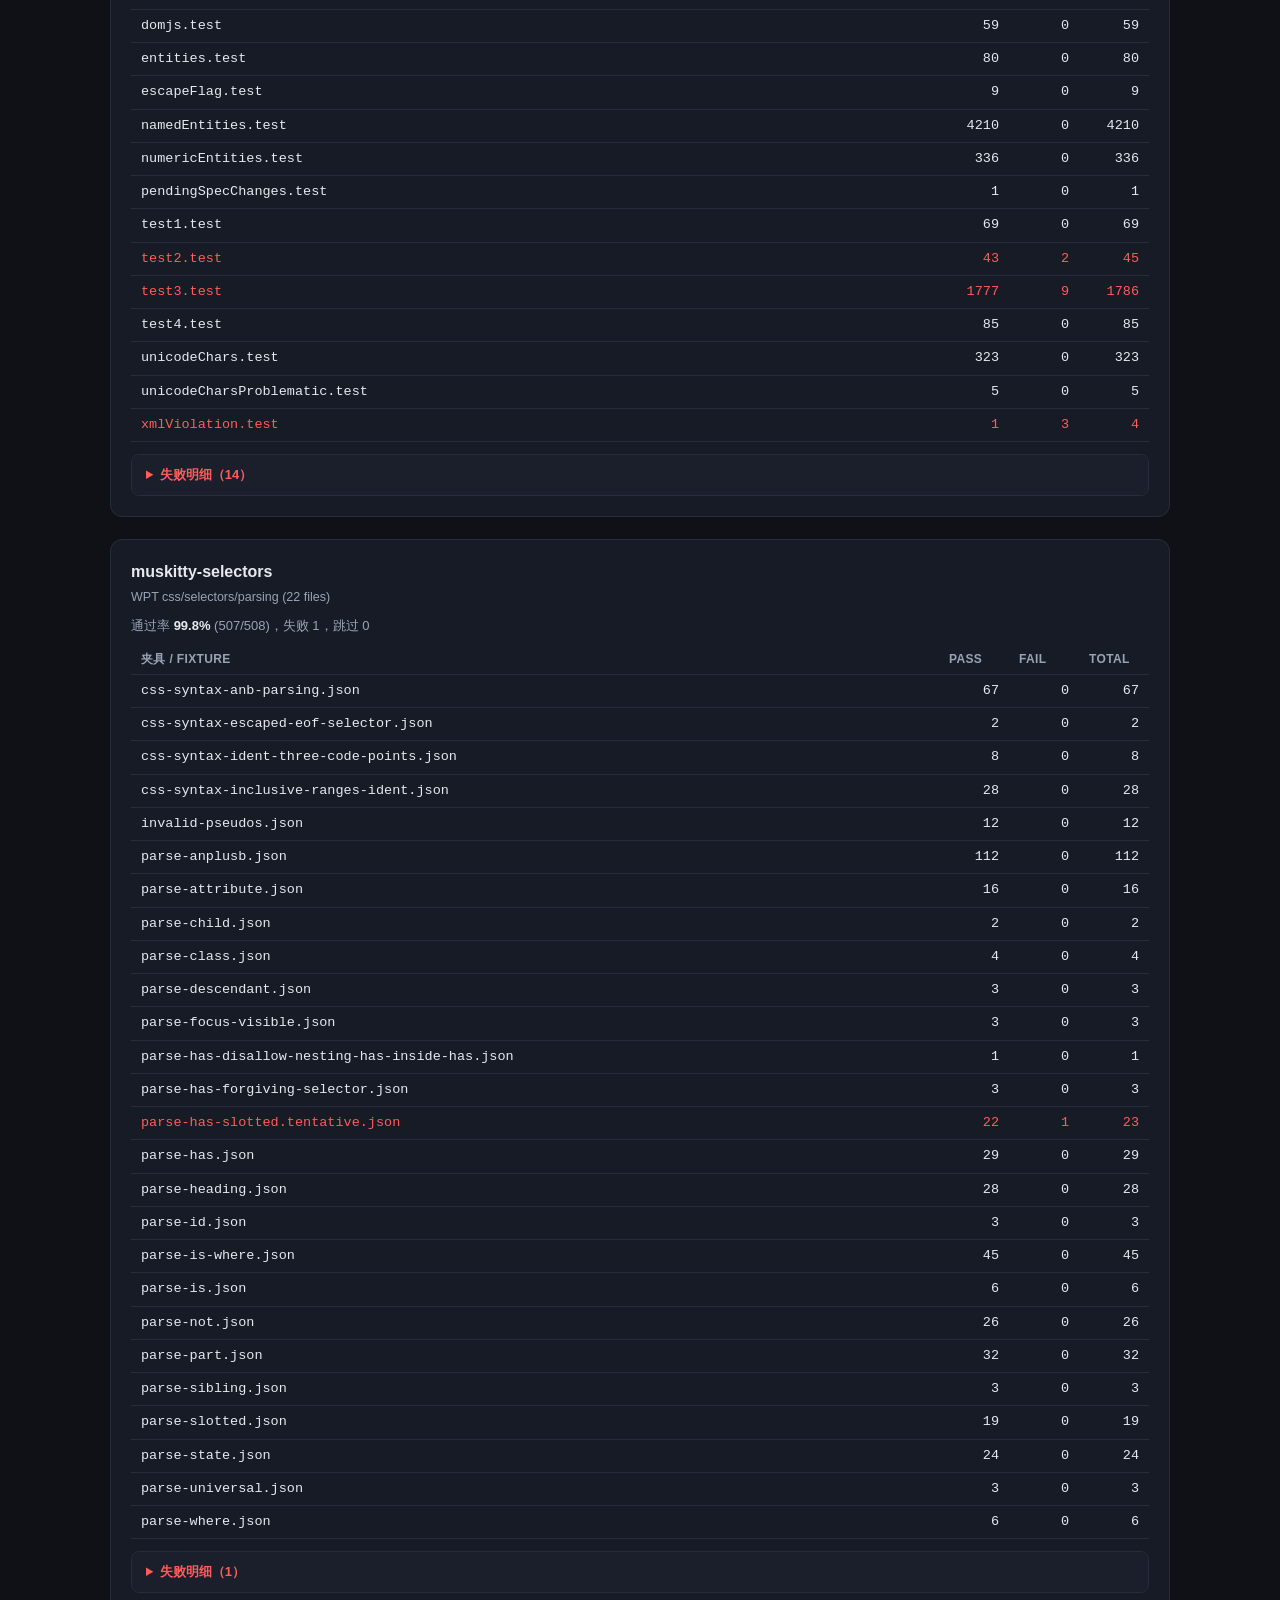
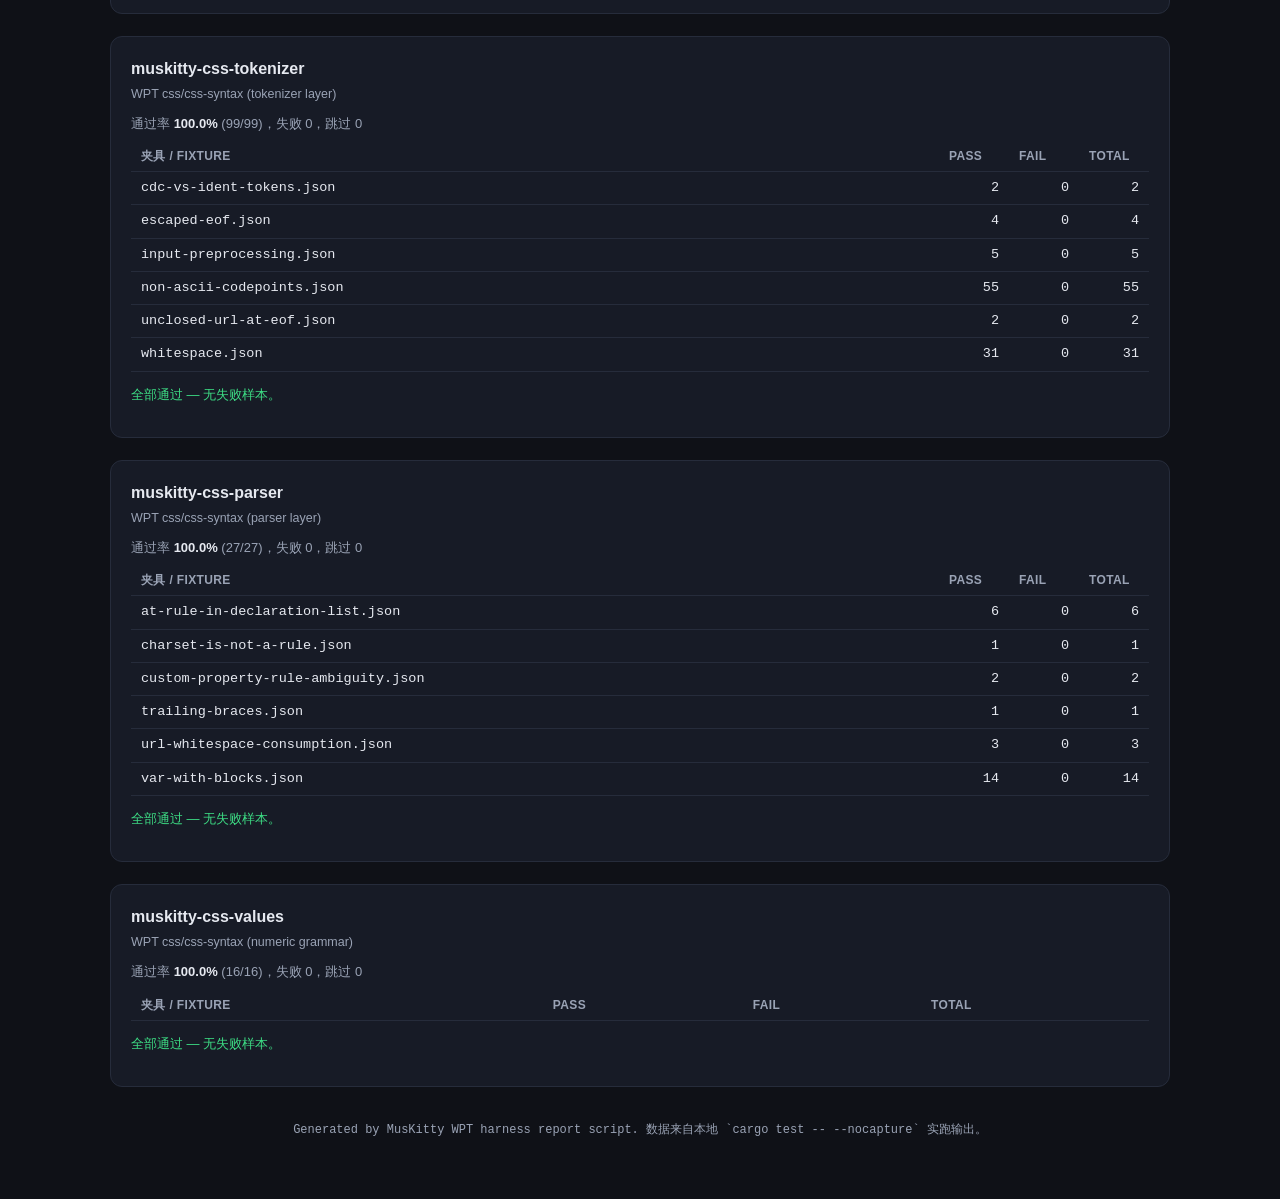
==== commit 1e66b383: "[gh-pages] republish WPT compliance report against the committed trees (9594/9610, 99.83%) Reran all" ====
--- a/index.html
+++ b/index.html
@@ -26,6 +26,126 @@
 p.ok{color:var(--green);font-size:13px}
 footer{color:var(--mut);font-size:12px;text-align:center;margin-top:34px;font-family:var(--mono)}
 </style></head><body><div class="wrap">
-<h1>MusKitty — WPT 合规度实测报告 <small>全仓库 ＷＰＴ 套件 · 生成于 2026-09-13 07:26:27 UTC</small></h1>
-<div class="legend">数据来自各 crate 本地 `cargo test -- --nocapture` 实跑输出（harness 直接解析）。总体通过率 99.81%（9592/9610 通过，失败 18，跳过 14）。</div>
-<section class="sec"><h2>套件总览</h2><div class="cards"><div class="card amber"><div class="rate">99.8%</div><div class="counts">1921 / 1924</div><div class="crate">muskitty-html5-parser</div><div class="clabel">WPT html/syntax/parsing (html5lib tree-construction)</div></div><div class="card amber"><div class="rate">99.8%</div><div class="counts">7022 / 7036</div><div class="crate">muskitty-html5-tokenizer</div><div class="clabel">html5lib tokenizer (WPT mirror, same source)</div></div><div class="card amber"><div class="rate">99.8%</div><div class="counts">507 / 508</div><div class="crate">muskitty-selectors</div><div class="clabel">WPT css/selectors/parsing (22 files)</div></div><div class="card green"><div class="rate">100.0%</div><div class="counts">99 / 99</div><div class="crate">muskitty-css-tokenizer</div><div class="clabel">WPT css/css-syntax (tokenizer layer)</div></div><div class="card green"><div class="rate">100.0%</div><div class="counts">27 / 27</div><div class="crate">muskitty-css-parser</div><div class="clabel">WPT css/css-syntax (parser layer)</div></div><div class="card green"><div class="rate">100.0%</div><div class="counts">16 / 16</div><div class="crate">muskitty-css-values</div><div class="clabel">WPT css/css-syntax (numeric grammar)</div></div></div></section><section class="sec"><h2>总体</h2><table><thead><tr><th>通过</th><th>失败</th><th>跳过</th><th>总计</th><th>通过率</th></tr></thead><tbody><tr class="total"><td>9592</td><td>18</td><td>14</td><td>9610</td><td>99.81%</td></tr></tbody></table></section><section class="sec"><h2>muskitty-html5-parser</h2><p class="clabel">WPT html/syntax/parsing (html5lib tree-construction)</p><div class="suite-meta">通过率 <b>99.8%</b> (1921/1924)，失败 3，跳过 14</div><table><thead><tr><th>夹具 / fixture</th><th>pass</th><th>fail</th><th>skip</th><th>total</th></tr></thead><tbody><tr><td>adoption01.dat</td><td>18</td><td>0</td><td>0</td><td>18</td></tr><tr><td>adoption02.dat</td><td>4</td><td>0</td><td>0</td><td>4</td></tr><tr><td>blocks.dat</td><td>48</td><td>0</td><td>0</td><td>48</td></tr><tr><td>comments01.dat</td><td>16</td><td>0</td><td>0</td><td>16</td></tr><tr><td>doctype01.dat</td><td>37</td><td>0</td><td>0</td><td>37</td></tr><tr><td>domjs-unsafe.dat</td><td>49</td><td>0</td><td>0</td><td>49</td></tr><tr><td>entities01.dat</td><td>75</td><td>0</td><td>0</td><td>75</td></tr><tr><td>entities02.dat</td><td>26</td><td>0</td><td>0</td><td>26</td></tr><tr><td>foreign-fragment.dat</td><td>66</td><td>0</td><td>0</td><td>66</td></tr><tr><td>html5test-com.dat</td><td>30</td><td>0</td><td>0</td><td>30</td></tr><tr><td>inbody01.dat</td><td>4</td><td>0</td><td>0</td><td>4</td></tr><tr><td>isindex.dat</td><td>4</td><td>0</td><td>0</td><td>4</td></tr><tr><td>main-element.dat</td><td>3</td><td>0</td><td>0</td><td>3</td></tr><tr><td>math.dat</td><td>8</td><td>0</td><td>0</td><td>8</td></tr><tr><td>menuitem-element.dat</td><td>20</td><td>0</td><td>0</td><td>20</td></tr><tr><td>namespace-sensitivity.dat</td><td>1</td><td>0</td><td>0</td><td>1</td></tr><tr><td>noscript01.dat</td><td>18</td><td>0</td><td>0</td><td>18</td></tr><tr><td>pending-spec-changes-plain-text-unsafe.dat</td><td>1</td><td>0</td><td>0</td><td>1</td></tr><tr><td>pending-spec-changes.dat</td><td>3</td><td>0</td><td>0</td><td>3</td></tr><tr><td>plain-text-unsafe.dat</td><td>41</td><td>0</td><td>0</td><td>41</td></tr><tr><td>processing-instructions.dat</td><td>124</td><td>0</td><td>0</td><td>124</td></tr><tr><td>quirks01.dat</td><td>4</td><td>0</td><td>0</td><td>4</td></tr><tr><td>ruby.dat</td><td>21</td><td>0</td><td>0</td><td>21</td></tr><tr><td>scriptdata01.dat</td><td>26</td><td>0</td><td>0</td><td>26</td></tr><tr><td>scripted_adoption01.dat</td><td>0</td><td>0</td><td>1</td><td>1</td></tr><tr><td>scripted_ark.dat</td><td>0</td><td>0</td><td>1</td><td>1</td></tr><tr><td>scripted_foster01.dat</td><td>0</td><td>0</td><td>2</td><td>2</td></tr><tr><td>scripted_webkit01.dat</td><td>0</td><td>0</td><td>2</td><td>2</td></tr><tr><td>search-element.dat</td><td>3</td><td>0</td><td>0</td><td>3</td></tr><tr><td>svg.dat</td><td>8</td><td>0</td><td>0</td><td>8</td></tr><tr><td>tables01.dat</td><td>19</td><td>0</td><td>0</td><td>19</td></tr><tr><td>template.dat</td><td>113</td><td>0</td><td>0</td><td>113</td></tr><tr><td>tests1.dat</td><td>112</td><td>0</td><td>0</td><td>112</td></tr><tr><td>tests10.dat</td><td>54</td><td>0</td><td>0</td><td>54</td></tr><tr><td>tests11.dat</td><td>13</td><td>0</td><td>0</td><td>13</td></tr><tr><td>tests12.dat</td><td>2</td><td>0</td><td>0</td><td>2</td></tr><tr><td>tests14.dat</td><td>7</td><td>0</td><td>0</td><td>7</td></tr><tr><td>tests15.dat</td><td>14</td><td>0</td><td>0</td><td>14</td></tr><tr><td>tests16.dat</td><td>191</td><td>0</td><td>6</td><td>197</td></tr><tr><td>tests17.dat</td><td>13</td><td>0</td><td>0</td><td>13</td></tr><tr><td>tests18.dat</td><td>36</td><td>0</td><td>0</td><td>36</td></tr><tr><td>tests19.dat</td><td>103</td><td>0</td><td>0</td><td>103</td></tr><tr><td>tests2.dat</td><td>63</td><td>0</td><td>0</td><td>63</td></tr><tr><td>tests20.dat</td><td>64</td><td>0</td><td>0</td><td>64</td></tr><tr><td>tests21.dat</td><td>23</td><td>0</td><td>0</td><td>23</td></tr><tr><td>tests22.dat</td><td>5</td><td>0</td><td>0</td><td>5</td></tr><tr><td>tests23.dat</td><td>5</td><td>0</td><td>0</td><td>5</td></tr><tr><td>tests24.dat</td><td>8</td><td>0</td><td>0</td><td>8</td></tr><tr><td>tests25.dat</td><td>26</td><td>0</td><td>0</td><td>26</td></tr><tr><td>tests26.dat</td><td>20</td><td>0</td><td>0</td><td>20</td></tr><tr><td>tests3.dat</td><td>24</td><td>0</td><td>0</td><td>24</td></tr><tr><td>tests4.dat</td><td>9</td><td>0</td><td>0</td><td>9</td></tr><tr><td>tests5.dat</td><td>16</td><td>0</td><td>1</td><td>17</td></tr><tr><td>tests6.dat</td><td>52</td><td>0</td><td>0</td><td>52</td></tr><tr><td>tests7.dat</td><td>34</td><td>0</td><td>0</td><td>34</td></tr><tr><td>tests8.dat</td><td>10</td><td>0</td><td>0</td><td>10</td></tr><tr><td>tests9.dat</td><td>27</td><td>0</td><td>0</td><td>27</td></tr><tr class='fail'><td>tests_innerHTML_1.dat</td><td>79</td><td>2</td><td>0</td><td>81</td></tr><tr><td>tricky01.dat</td><td>9</td><td>0</td><td>0</td><td>9</td></tr><tr><td>void-in-phrasing.dat</td><td>13</td><td>0</td><td>0</td><td>13</td></tr><tr><td>webkit01.dat</td><td>52</td><td>0</td><td>0</td><td>52</td></tr><tr class='fail'><td>webkit02.dat</td><td>47</td><td>1</td><td>1</td><td>49</td></tr></tbody></table><p class="ok">全部通过 — 无失败样本。</p></section><section class="sec"><h2>muskitty-html5-tokenizer</h2><p class="clabel">html5lib tokenizer (WPT mirror, same source)</p><div class="suite-meta">通过率 <b>99.8%</b> (7022/7036)，失败 14，跳过 0</div><table><thead><tr><th>夹具 / fixture</th><th>pass</th><th>fail</th><th>total</th></tr></thead><tbody><tr><td>contentModelFlags.test</td><td>24</td><td>0</td><td>24</td></tr><tr><td>domjs.test</td><td>59</td><td>0</td><td>59</td></tr><tr><td>entities.test</td><td>80</td><td>0</td><td>80</td></tr><tr><td>escapeFlag.test</td><td>9</td><td>0</td><td>9</td></tr><tr><td>namedEntities.test</td><td>4210</td><td>0</td><td>4210</td></tr><tr><td>numericEntities.test</td><td>336</td><td>0</td><td>336</td></tr><tr><td>pendingSpecChanges.test</td><td>1</td><td>0</td><td>1</td></tr><tr><td>test1.test</td><td>69</td><td>0</td><td>69</td></tr><tr class='fail'><td>test2.test</td><td>43</td><td>2</td><td>45</td></tr><tr class='fail'><td>test3.test</td><td>1777</td><td>9</td><td>1786</td></tr><tr><td>test4.test</td><td>85</td><td>0</td><td>85</td></tr><tr><td>unicodeChars.test</td><td>323</td><td>0</td><td>323</td></tr><tr><td>unicodeCharsProblematic.test</td><td>5</td><td>0</td><td>5</td></tr><tr class='fail'><td>xmlViolation.test</td><td>1</td><td>3</td><td>4</td></tr></tbody></table><p class="ok">全部通过 — 无失败样本。</p></section><section class="sec"><h2>muskitty-selectors</h2><p class="clabel">WPT css/selectors/parsing (22 files)</p><div class="suite-meta">通过率 <b>99.8%</b> (507/508)，失败 1，跳过 0</div><table><thead><tr><th>夹具 / fixture</th><th>pass</th><th>fail</th><th>total</th></tr></thead><tbody><tr><td>css-syntax-anb-parsing.json</td><td>67</td><td>0</td><td>67</td></tr><tr><td>css-syntax-escaped-eof-selector.json</td><td>2</td><td>0</td><td>2</td></tr><tr><td>css-syntax-ident-three-code-points.json</td><td>8</td><td>0</td><td>8</td></tr><tr><td>css-syntax-inclusive-ranges-ident.json</td><td>28</td><td>0</td><td>28</td></tr><tr><td>invalid-pseudos.json</td><td>12</td><td>0</td><td>12</td></tr><tr><td>parse-anplusb.json</td><td>112</td><td>0</td><td>112</td></tr><tr><td>parse-attribute.json</td><td>16</td><td>0</td><td>16</td></tr><tr><td>parse-child.json</td><td>2</td><td>0</td><td>2</td></tr><tr><td>parse-class.json</td><td>4</td><td>0</td><td>4</td></tr><tr><td>parse-descendant.json</td><td>3</td><td>0</td><td>3</td></tr><tr><td>parse-focus-visible.json</td><td>3</td><td>0</td><td>3</td></tr><tr><td>parse-has-disallow-nesting-has-inside-has.json</td><td>1</td><td>0</td><td>1</td></tr><tr><td>parse-has-forgiving-selector.json</td><td>3</td><td>0</td><td>3</td></tr><tr class='fail'><td>parse-has-slotted.tentative.json</td><td>22</td><td>1</td><td>23</td></tr><tr><td>parse-has.json</td><td>29</td><td>0</td><td>29</td></tr><tr><td>parse-heading.json</td><td>28</td><td>0</td><td>28</td></tr><tr><td>parse-id.json</td><td>3</td><td>0</td><td>3</td></tr><tr><td>parse-is-where.json</td><td>45</td><td>0</td><td>45</td></tr><tr><td>parse-is.json</td><td>6</td><td>0</td><td>6</td></tr><tr><td>parse-not.json</td><td>26</td><td>0</td><td>26</td></tr><tr><td>parse-part.json</td><td>32</td><td>0</td><td>32</td></tr><tr><td>parse-sibling.json</td><td>3</td><td>0</td><td>3</td></tr><tr><td>parse-slotted.json</td><td>19</td><td>0</td><td>19</td></tr><tr><td>parse-state.json</td><td>24</td><td>0</td><td>24</td></tr><tr><td>parse-universal.json</td><td>3</td><td>0</td><td>3</td></tr><tr><td>parse-where.json</td><td>6</td><td>0</td><td>6</td></tr></tbody></table><details class="fails"><summary>失败明细（1）</summary><pre class="pre">[parse-has-slotted.tentative.html] &quot;:has-slotted(div + div)&quot; (valid)  expected valid, got error: UnexpectedToken(&quot;expected &#x27;)&#x27; to close :has-slotted(...), got Delim(&#x27;+&#x27;)&quot;)</pre></details></section><section class="sec"><h2>muskitty-css-tokenizer</h2><p class="clabel">WPT css/css-syntax (tokenizer layer)</p><div class="suite-meta">通过率 <b>100.0%</b> (99/99)，失败 0，跳过 0</div><table><thead><tr><th>夹具 / fixture</th><th>pass</th><th>fail</th><th>total</th></tr></thead><tbody><tr><td>cdc-vs-ident-tokens.json</td><td>2</td><td>0</td><td>2</td></tr><tr><td>escaped-eof.json</td><td>4</td><td>0</td><td>4</td></tr><tr><td>input-preprocessing.json</td><td>5</td><td>0</td><td>5</td></tr><tr><td>non-ascii-codepoints.json</td><td>55</td><td>0</td><td>55</td></tr><tr><td>unclosed-url-at-eof.json</td><td>2</td><td>0</td><td>2</td></tr><tr><td>whitespace.json</td><td>31</td><td>0</td><td>31</td></tr></tbody></table><p class="ok">全部通过 — 无失败样本。</p></section><section class="sec"><h2>muskitty-css-parser</h2><p class="clabel">WPT css/css-syntax (parser layer)</p><div class="suite-meta">通过率 <b>100.0%</b> (27/27)，失败 0，跳过 0</div><table><thead><tr><th>夹具 / fixture</th><th>pass</th><th>fail</th><th>total</th></tr></thead><tbody><tr><td>at-rule-in-declaration-list.json</td><td>6</td><td>0</td><td>6</td></tr><tr><td>charset-is-not-a-rule.json</td><td>1</td><td>0</td><td>1</td></tr><tr><td>custom-property-rule-ambiguity.json</td><td>2</td><td>0</td><td>2</td></tr><tr><td>trailing-braces.json</td><td>1</td><td>0</td><td>1</td></tr><tr><td>url-whitespace-consumption.json</td><td>3</td><td>0</td><td>3</td></tr><tr><td>var-with-blocks.json</td><td>14</td><td>0</td><td>14</td></tr></tbody></table><p class="ok">全部通过 — 无失败样本。</p></section><section class="sec"><h2>muskitty-css-values</h2><p class="clabel">WPT css/css-syntax (numeric grammar)</p><div class="suite-meta">通过率 <b>100.0%</b> (16/16)，失败 0，跳过 0</div><table><thead><tr><th>夹具 / fixture</th><th>pass</th><th>fail</th><th>total</th></tr></thead><tbody></tbody></table><p class="ok">全部通过 — 无失败样本。</p></section><footer>Generated by MusKitty WPT harness report script. 数据来自本地 `cargo test -- --nocapture` 实跑输出。</footer></body></html>+<h1>MusKitty — WPT 合规度实测报告 <small>全仓库 ＷＰＴ 套件 · 生成于 2026-09-25 11:27:36 UTC</small></h1>
+<div class="legend">数据来自各 crate 本地 `cargo test -- --nocapture` 实跑输出（harness 直接解析）。总体通过率 99.83%（9594/9610 通过，失败 16，跳过 14）。</div>
+<section class="sec"><h2>套件总览</h2><div class="cards"><div class="card amber"><div class="rate">99.9%</div><div class="counts">1923 / 1924</div><div class="crate">muskitty-html5-parser</div><div class="clabel">WPT html/syntax/parsing (html5lib tree-construction)</div></div><div class="card amber"><div class="rate">99.8%</div><div class="counts">7022 / 7036</div><div class="crate">muskitty-html5-tokenizer</div><div class="clabel">html5lib tokenizer (WPT mirror, same source)</div></div><div class="card amber"><div class="rate">99.8%</div><div class="counts">507 / 508</div><div class="crate">muskitty-selectors</div><div class="clabel">WPT css/selectors/parsing (22 files)</div></div><div class="card green"><div class="rate">100.0%</div><div class="counts">99 / 99</div><div class="crate">muskitty-css-tokenizer</div><div class="clabel">WPT css/css-syntax (tokenizer layer)</div></div><div class="card green"><div class="rate">100.0%</div><div class="counts">27 / 27</div><div class="crate">muskitty-css-parser</div><div class="clabel">WPT css/css-syntax (parser layer)</div></div><div class="card green"><div class="rate">100.0%</div><div class="counts">16 / 16</div><div class="crate">muskitty-css-values</div><div class="clabel">WPT css/css-syntax (numeric grammar)</div></div></div></section><section class="sec"><h2>总体</h2><table><thead><tr><th>通过</th><th>失败</th><th>跳过</th><th>总计</th><th>通过率</th></tr></thead><tbody><tr class="total"><td>9594</td><td>16</td><td>14</td><td>9610</td><td>99.83%</td></tr></tbody></table></section><section class="sec"><h2>muskitty-html5-parser</h2><p class="clabel">WPT html/syntax/parsing (html5lib tree-construction)</p><div class="suite-meta">通过率 <b>99.9%</b> (1923/1924)，失败 1，跳过 14</div><table><thead><tr><th>夹具 / fixture</th><th>pass</th><th>fail</th><th>skip</th><th>total</th></tr></thead><tbody><tr><td>adoption01.dat</td><td>18</td><td>0</td><td>0</td><td>18</td></tr><tr><td>adoption02.dat</td><td>4</td><td>0</td><td>0</td><td>4</td></tr><tr><td>blocks.dat</td><td>48</td><td>0</td><td>0</td><td>48</td></tr><tr><td>comments01.dat</td><td>16</td><td>0</td><td>0</td><td>16</td></tr><tr><td>doctype01.dat</td><td>37</td><td>0</td><td>0</td><td>37</td></tr><tr><td>domjs-unsafe.dat</td><td>49</td><td>0</td><td>0</td><td>49</td></tr><tr><td>entities01.dat</td><td>75</td><td>0</td><td>0</td><td>75</td></tr><tr><td>entities02.dat</td><td>26</td><td>0</td><td>0</td><td>26</td></tr><tr><td>foreign-fragment.dat</td><td>66</td><td>0</td><td>0</td><td>66</td></tr><tr><td>html5test-com.dat</td><td>30</td><td>0</td><td>0</td><td>30</td></tr><tr><td>inbody01.dat</td><td>4</td><td>0</td><td>0</td><td>4</td></tr><tr><td>isindex.dat</td><td>4</td><td>0</td><td>0</td><td>4</td></tr><tr><td>main-element.dat</td><td>3</td><td>0</td><td>0</td><td>3</td></tr><tr><td>math.dat</td><td>8</td><td>0</td><td>0</td><td>8</td></tr><tr><td>menuitem-element.dat</td><td>20</td><td>0</td><td>0</td><td>20</td></tr><tr><td>namespace-sensitivity.dat</td><td>1</td><td>0</td><td>0</td><td>1</td></tr><tr><td>noscript01.dat</td><td>18</td><td>0</td><td>0</td><td>18</td></tr><tr><td>pending-spec-changes-plain-text-unsafe.dat</td><td>1</td><td>0</td><td>0</td><td>1</td></tr><tr><td>pending-spec-changes.dat</td><td>3</td><td>0</td><td>0</td><td>3</td></tr><tr><td>plain-text-unsafe.dat</td><td>41</td><td>0</td><td>0</td><td>41</td></tr><tr><td>processing-instructions.dat</td><td>124</td><td>0</td><td>0</td><td>124</td></tr><tr><td>quirks01.dat</td><td>4</td><td>0</td><td>0</td><td>4</td></tr><tr><td>ruby.dat</td><td>21</td><td>0</td><td>0</td><td>21</td></tr><tr><td>scriptdata01.dat</td><td>26</td><td>0</td><td>0</td><td>26</td></tr><tr><td>scripted_adoption01.dat</td><td>0</td><td>0</td><td>1</td><td>1</td></tr><tr><td>scripted_ark.dat</td><td>0</td><td>0</td><td>1</td><td>1</td></tr><tr><td>scripted_foster01.dat</td><td>0</td><td>0</td><td>2</td><td>2</td></tr><tr><td>scripted_webkit01.dat</td><td>0</td><td>0</td><td>2</td><td>2</td></tr><tr><td>search-element.dat</td><td>3</td><td>0</td><td>0</td><td>3</td></tr><tr><td>svg.dat</td><td>8</td><td>0</td><td>0</td><td>8</td></tr><tr><td>tables01.dat</td><td>19</td><td>0</td><td>0</td><td>19</td></tr><tr><td>template.dat</td><td>113</td><td>0</td><td>0</td><td>113</td></tr><tr><td>tests1.dat</td><td>112</td><td>0</td><td>0</td><td>112</td></tr><tr><td>tests10.dat</td><td>54</td><td>0</td><td>0</td><td>54</td></tr><tr><td>tests11.dat</td><td>13</td><td>0</td><td>0</td><td>13</td></tr><tr><td>tests12.dat</td><td>2</td><td>0</td><td>0</td><td>2</td></tr><tr><td>tests14.dat</td><td>7</td><td>0</td><td>0</td><td>7</td></tr><tr><td>tests15.dat</td><td>14</td><td>0</td><td>0</td><td>14</td></tr><tr><td>tests16.dat</td><td>191</td><td>0</td><td>6</td><td>197</td></tr><tr><td>tests17.dat</td><td>13</td><td>0</td><td>0</td><td>13</td></tr><tr><td>tests18.dat</td><td>36</td><td>0</td><td>0</td><td>36</td></tr><tr><td>tests19.dat</td><td>103</td><td>0</td><td>0</td><td>103</td></tr><tr><td>tests2.dat</td><td>63</td><td>0</td><td>0</td><td>63</td></tr><tr><td>tests20.dat</td><td>64</td><td>0</td><td>0</td><td>64</td></tr><tr><td>tests21.dat</td><td>23</td><td>0</td><td>0</td><td>23</td></tr><tr><td>tests22.dat</td><td>5</td><td>0</td><td>0</td><td>5</td></tr><tr><td>tests23.dat</td><td>5</td><td>0</td><td>0</td><td>5</td></tr><tr><td>tests24.dat</td><td>8</td><td>0</td><td>0</td><td>8</td></tr><tr><td>tests25.dat</td><td>26</td><td>0</td><td>0</td><td>26</td></tr><tr><td>tests26.dat</td><td>20</td><td>0</td><td>0</td><td>20</td></tr><tr><td>tests3.dat</td><td>24</td><td>0</td><td>0</td><td>24</td></tr><tr><td>tests4.dat</td><td>9</td><td>0</td><td>0</td><td>9</td></tr><tr><td>tests5.dat</td><td>16</td><td>0</td><td>1</td><td>17</td></tr><tr><td>tests6.dat</td><td>52</td><td>0</td><td>0</td><td>52</td></tr><tr><td>tests7.dat</td><td>34</td><td>0</td><td>0</td><td>34</td></tr><tr><td>tests8.dat</td><td>10</td><td>0</td><td>0</td><td>10</td></tr><tr><td>tests9.dat</td><td>27</td><td>0</td><td>0</td><td>27</td></tr><tr class='fail'><td>tests_innerHTML_1.dat</td><td>80</td><td>1</td><td>0</td><td>81</td></tr><tr><td>tricky01.dat</td><td>9</td><td>0</td><td>0</td><td>9</td></tr><tr><td>void-in-phrasing.dat</td><td>13</td><td>0</td><td>0</td><td>13</td></tr><tr><td>webkit01.dat</td><td>52</td><td>0</td><td>0</td><td>52</td></tr><tr><td>webkit02.dat</td><td>48</td><td>0</td><td>1</td><td>49</td></tr></tbody></table><details class="fails"><summary>失败明细（1）</summary><pre class="pre">[tests_innerHTML_1.dat #76] input: &lt;input&gt;&lt;option&gt;
+  diff:
+      input:    &quot;&lt;input&gt;&lt;option&gt;&quot;
+      expected:
+        | &lt;option&gt;
+      actual:
+        | &lt;input&gt;
+        | &lt;option&gt;
+
+── skip reasons ──
+      14  script-on (scripting flag not implemented)</pre></details></section><section class="sec"><h2>muskitty-html5-tokenizer</h2><p class="clabel">html5lib tokenizer (WPT mirror, same source)</p><div class="suite-meta">通过率 <b>99.8%</b> (7022/7036)，失败 14，跳过 0</div><table><thead><tr><th>夹具 / fixture</th><th>pass</th><th>fail</th><th>total</th></tr></thead><tbody><tr><td>contentModelFlags.test</td><td>24</td><td>0</td><td>24</td></tr><tr><td>domjs.test</td><td>59</td><td>0</td><td>59</td></tr><tr><td>entities.test</td><td>80</td><td>0</td><td>80</td></tr><tr><td>escapeFlag.test</td><td>9</td><td>0</td><td>9</td></tr><tr><td>namedEntities.test</td><td>4210</td><td>0</td><td>4210</td></tr><tr><td>numericEntities.test</td><td>336</td><td>0</td><td>336</td></tr><tr><td>pendingSpecChanges.test</td><td>1</td><td>0</td><td>1</td></tr><tr><td>test1.test</td><td>69</td><td>0</td><td>69</td></tr><tr class='fail'><td>test2.test</td><td>43</td><td>2</td><td>45</td></tr><tr class='fail'><td>test3.test</td><td>1777</td><td>9</td><td>1786</td></tr><tr><td>test4.test</td><td>85</td><td>0</td><td>85</td></tr><tr><td>unicodeChars.test</td><td>323</td><td>0</td><td>323</td></tr><tr><td>unicodeCharsProblematic.test</td><td>5</td><td>0</td><td>5</td></tr><tr class='fail'><td>xmlViolation.test</td><td>1</td><td>3</td><td>4</td></tr></tbody></table><details class="fails"><summary>失败明细（14）</summary><pre class="pre">[test2.test] Simili processing instruction
+  initial state: Data state
+      input:    &quot;&lt;?namespace&gt;&quot;
+      expected: [
+    Comment(
+        &quot;?namespace&quot;,
+    ),
+]
+      actual:   []
+
+[test2.test] A bogus comment stops at &gt;, even if preceded by two dashes
+  initial state: Data state
+      input:    &quot;&lt;?foo--&gt;&quot;
+      expected: [
+    Comment(
+        &quot;?foo--&quot;,
+    ),
+]
+      actual:   []
+
+[test3.test] &lt;?
+  initial state: Data state
+      input:    &quot;&lt;?&quot;
+      expected: [
+    Comment(
+        &quot;?&quot;,
+    ),
+]
+      actual:   []
+
+[test3.test] &lt;?A
+  initial state: Data state
+      input:    &quot;&lt;?A&quot;
+      expected: [
+    Comment(
+        &quot;?A&quot;,
+    ),
+]
+      actual:   []
+
+[test3.test] &lt;?B
+  initial state: Data state
+      input:    &quot;&lt;?B&quot;
+      expected: [
+    Comment(
+        &quot;?B&quot;,
+    ),
+]
+      actual:   []
+
+[test3.test] &lt;?Y
+  initial state: Data state
+      input:    &quot;&lt;?Y&quot;
+      expected: [
+    Comment(
+        &quot;?Y&quot;,
+    ),
+]
+      actual:   []
+
+[test3.test] &lt;?Z
+  initial state: Data state
+      input:    &quot;&lt;?Z&quot;
+      expected: [
+    Comment(
+        &quot;?Z&quot;,
+    ),
+]
+      actual:   []
+
+[xmlViolation.test] Non-XML character
+  initial state: Data state
+      input:    &quot;a\u{ffff}b&quot;
+      expected: [
+    Character(
+        &quot;a�b&quot;,
+    ),
+]
+      actual:   [
+    Character(
+        &quot;a\u{ffff}b&quot;,
+    ),
+]
+
+[xmlViolation.test] Non-XML space
+  initial state: Data state
+      input:    &quot;a\u{c}b&quot;
+      expected: [
+    Character(
+        &quot;a b&quot;,
+    ),
+]
+      actual:   [
+    Character(
+        &quot;a\u{c}b&quot;,
+    ),
+]
+
+[xmlViolation.test] Double hyphen in comment
+  initial state: Data state
+      input:    &quot;&lt;!-- foo -- bar --&gt;&quot;
+      expected: [
+    Comment(
+        &quot; foo - - bar &quot;,
+    ),
+]
+      actual:   [
+    Comment(
+        &quot; foo -- bar &quot;,
+    ),
+]</pre></details></section><section class="sec"><h2>muskitty-selectors</h2><p class="clabel">WPT css/selectors/parsing (22 files)</p><div class="suite-meta">通过率 <b>99.8%</b> (507/508)，失败 1，跳过 0</div><table><thead><tr><th>夹具 / fixture</th><th>pass</th><th>fail</th><th>total</th></tr></thead><tbody><tr><td>css-syntax-anb-parsing.json</td><td>67</td><td>0</td><td>67</td></tr><tr><td>css-syntax-escaped-eof-selector.json</td><td>2</td><td>0</td><td>2</td></tr><tr><td>css-syntax-ident-three-code-points.json</td><td>8</td><td>0</td><td>8</td></tr><tr><td>css-syntax-inclusive-ranges-ident.json</td><td>28</td><td>0</td><td>28</td></tr><tr><td>invalid-pseudos.json</td><td>12</td><td>0</td><td>12</td></tr><tr><td>parse-anplusb.json</td><td>112</td><td>0</td><td>112</td></tr><tr><td>parse-attribute.json</td><td>16</td><td>0</td><td>16</td></tr><tr><td>parse-child.json</td><td>2</td><td>0</td><td>2</td></tr><tr><td>parse-class.json</td><td>4</td><td>0</td><td>4</td></tr><tr><td>parse-descendant.json</td><td>3</td><td>0</td><td>3</td></tr><tr><td>parse-focus-visible.json</td><td>3</td><td>0</td><td>3</td></tr><tr><td>parse-has-disallow-nesting-has-inside-has.json</td><td>1</td><td>0</td><td>1</td></tr><tr><td>parse-has-forgiving-selector.json</td><td>3</td><td>0</td><td>3</td></tr><tr class='fail'><td>parse-has-slotted.tentative.json</td><td>22</td><td>1</td><td>23</td></tr><tr><td>parse-has.json</td><td>29</td><td>0</td><td>29</td></tr><tr><td>parse-heading.json</td><td>28</td><td>0</td><td>28</td></tr><tr><td>parse-id.json</td><td>3</td><td>0</td><td>3</td></tr><tr><td>parse-is-where.json</td><td>45</td><td>0</td><td>45</td></tr><tr><td>parse-is.json</td><td>6</td><td>0</td><td>6</td></tr><tr><td>parse-not.json</td><td>26</td><td>0</td><td>26</td></tr><tr><td>parse-part.json</td><td>32</td><td>0</td><td>32</td></tr><tr><td>parse-sibling.json</td><td>3</td><td>0</td><td>3</td></tr><tr><td>parse-slotted.json</td><td>19</td><td>0</td><td>19</td></tr><tr><td>parse-state.json</td><td>24</td><td>0</td><td>24</td></tr><tr><td>parse-universal.json</td><td>3</td><td>0</td><td>3</td></tr><tr><td>parse-where.json</td><td>6</td><td>0</td><td>6</td></tr></tbody></table><details class="fails"><summary>失败明细（1）</summary><pre class="pre">[parse-has-slotted.tentative.html] &quot;:has-slotted(div + div)&quot; (valid)  expected valid, got error: UnexpectedToken(&quot;expected &#x27;)&#x27; to close :has-slotted(...), got Delim(&#x27;+&#x27;)&quot;)</pre></details></section><section class="sec"><h2>muskitty-css-tokenizer</h2><p class="clabel">WPT css/css-syntax (tokenizer layer)</p><div class="suite-meta">通过率 <b>100.0%</b> (99/99)，失败 0，跳过 0</div><table><thead><tr><th>夹具 / fixture</th><th>pass</th><th>fail</th><th>total</th></tr></thead><tbody><tr><td>cdc-vs-ident-tokens.json</td><td>2</td><td>0</td><td>2</td></tr><tr><td>escaped-eof.json</td><td>4</td><td>0</td><td>4</td></tr><tr><td>input-preprocessing.json</td><td>5</td><td>0</td><td>5</td></tr><tr><td>non-ascii-codepoints.json</td><td>55</td><td>0</td><td>55</td></tr><tr><td>unclosed-url-at-eof.json</td><td>2</td><td>0</td><td>2</td></tr><tr><td>whitespace.json</td><td>31</td><td>0</td><td>31</td></tr></tbody></table><p class="ok">全部通过 — 无失败样本。</p></section><section class="sec"><h2>muskitty-css-parser</h2><p class="clabel">WPT css/css-syntax (parser layer)</p><div class="suite-meta">通过率 <b>100.0%</b> (27/27)，失败 0，跳过 0</div><table><thead><tr><th>夹具 / fixture</th><th>pass</th><th>fail</th><th>total</th></tr></thead><tbody><tr><td>at-rule-in-declaration-list.json</td><td>6</td><td>0</td><td>6</td></tr><tr><td>charset-is-not-a-rule.json</td><td>1</td><td>0</td><td>1</td></tr><tr><td>custom-property-rule-ambiguity.json</td><td>2</td><td>0</td><td>2</td></tr><tr><td>trailing-braces.json</td><td>1</td><td>0</td><td>1</td></tr><tr><td>url-whitespace-consumption.json</td><td>3</td><td>0</td><td>3</td></tr><tr><td>var-with-blocks.json</td><td>14</td><td>0</td><td>14</td></tr></tbody></table><p class="ok">全部通过 — 无失败样本。</p></section><section class="sec"><h2>muskitty-css-values</h2><p class="clabel">WPT css/css-syntax (numeric grammar)</p><div class="suite-meta">通过率 <b>100.0%</b> (16/16)，失败 0，跳过 0</div><table><thead><tr><th>夹具 / fixture</th><th>pass</th><th>fail</th><th>total</th></tr></thead><tbody></tbody></table><p class="ok">全部通过 — 无失败样本。</p></section><footer>Generated by MusKitty WPT harness report script. 数据来自本地 `cargo test -- --nocapture` 实跑输出。</footer></body></html>
